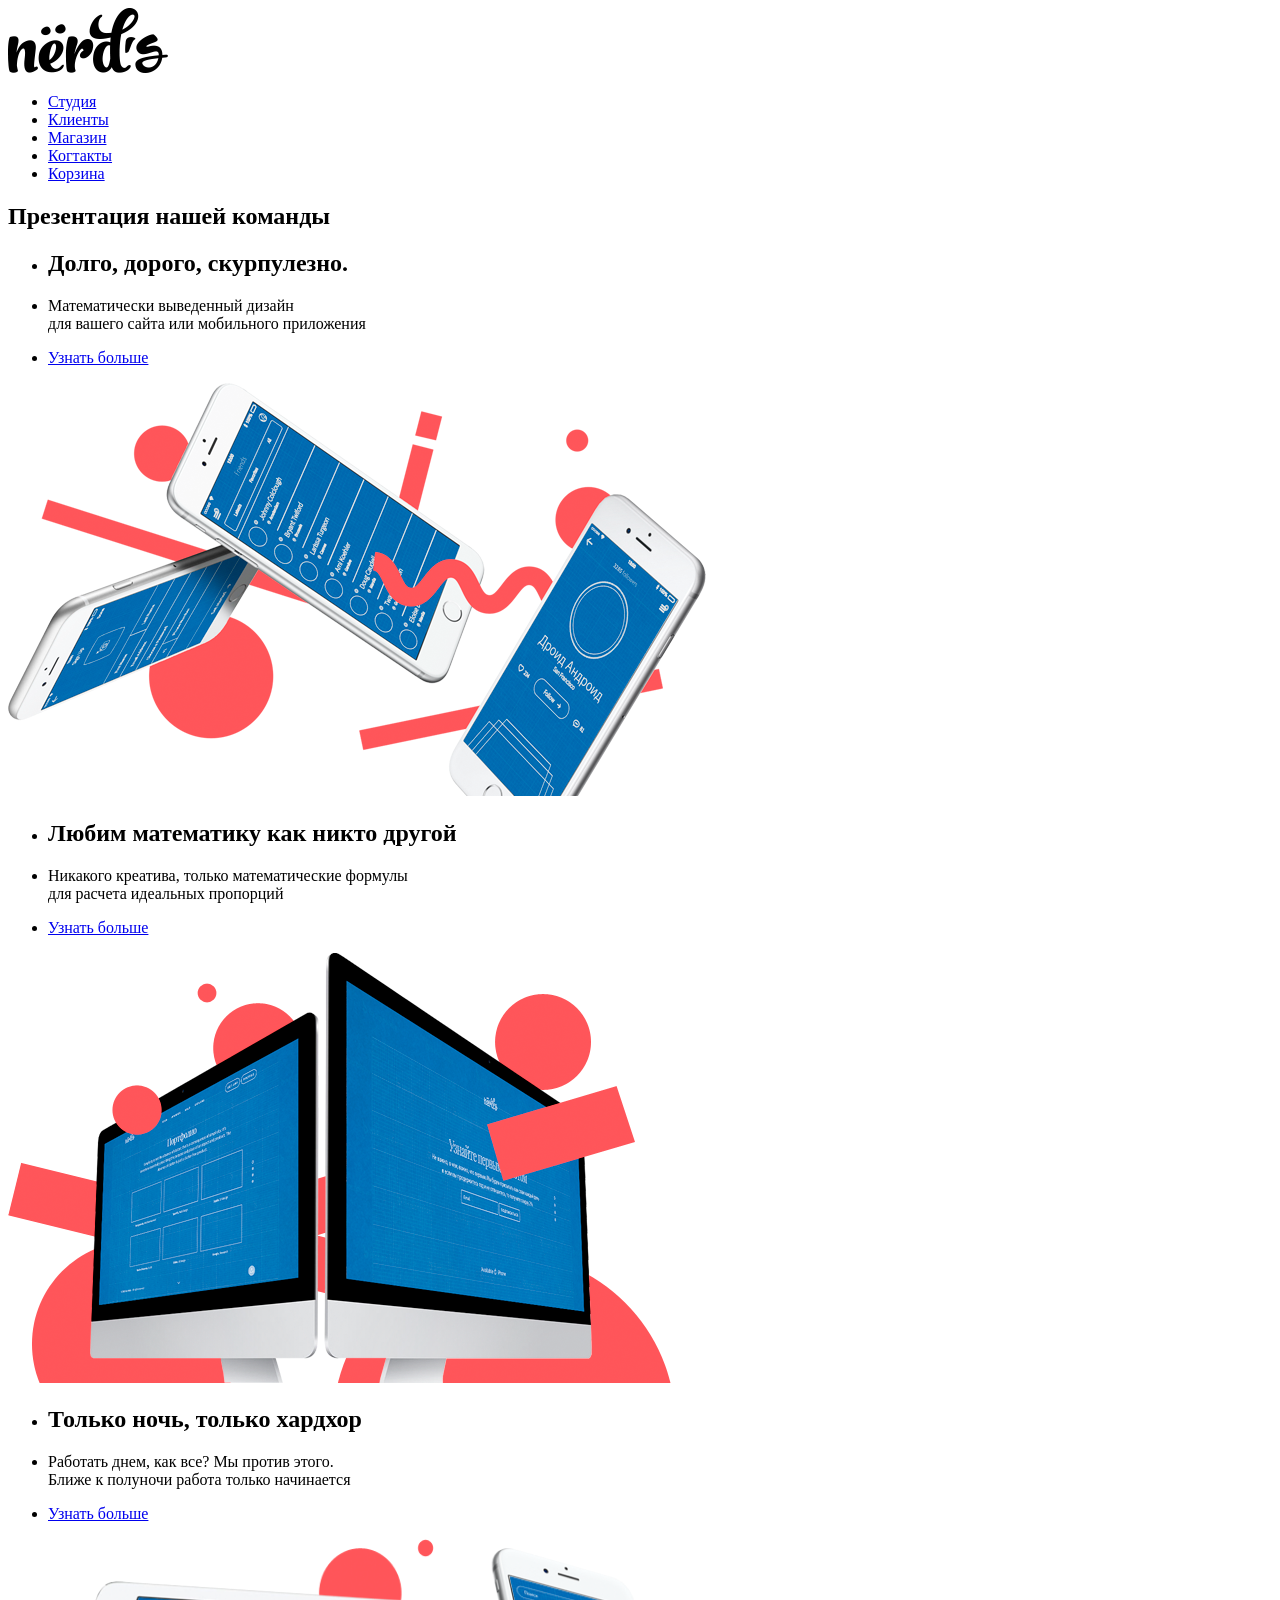
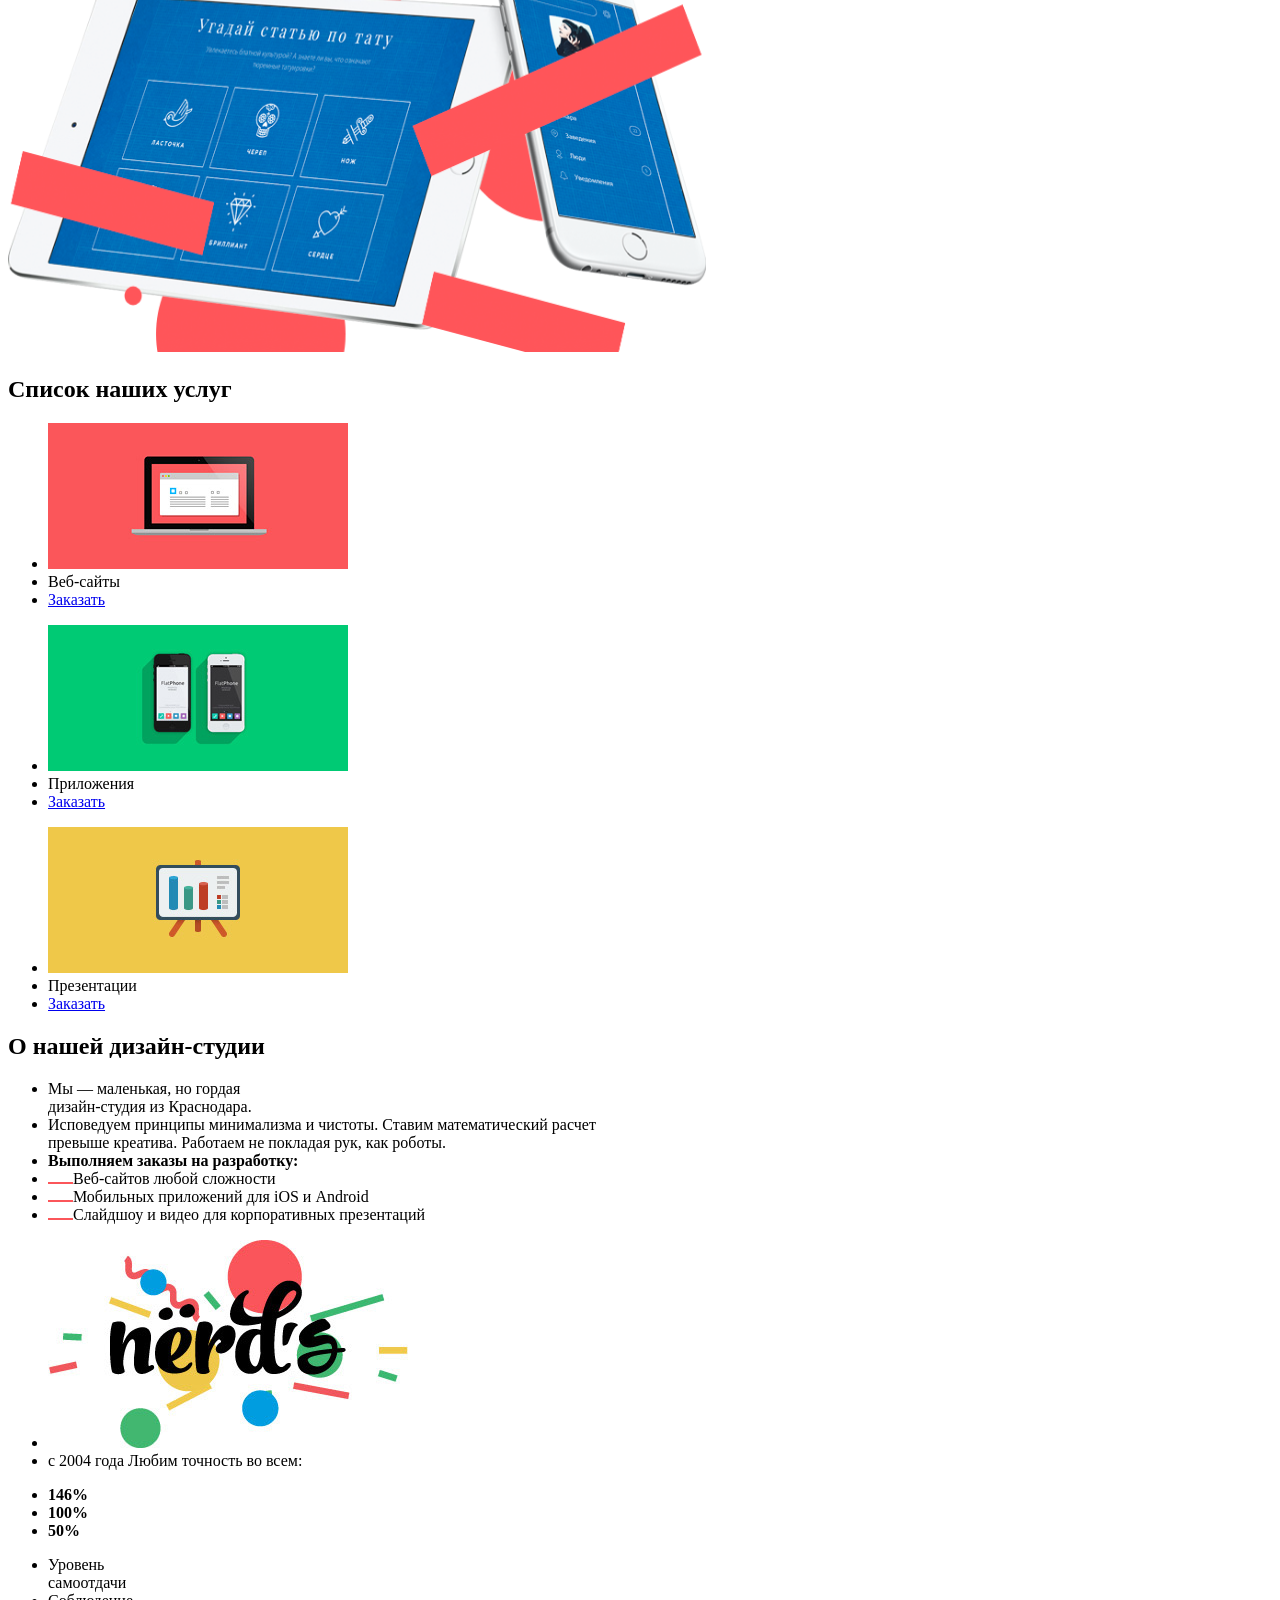
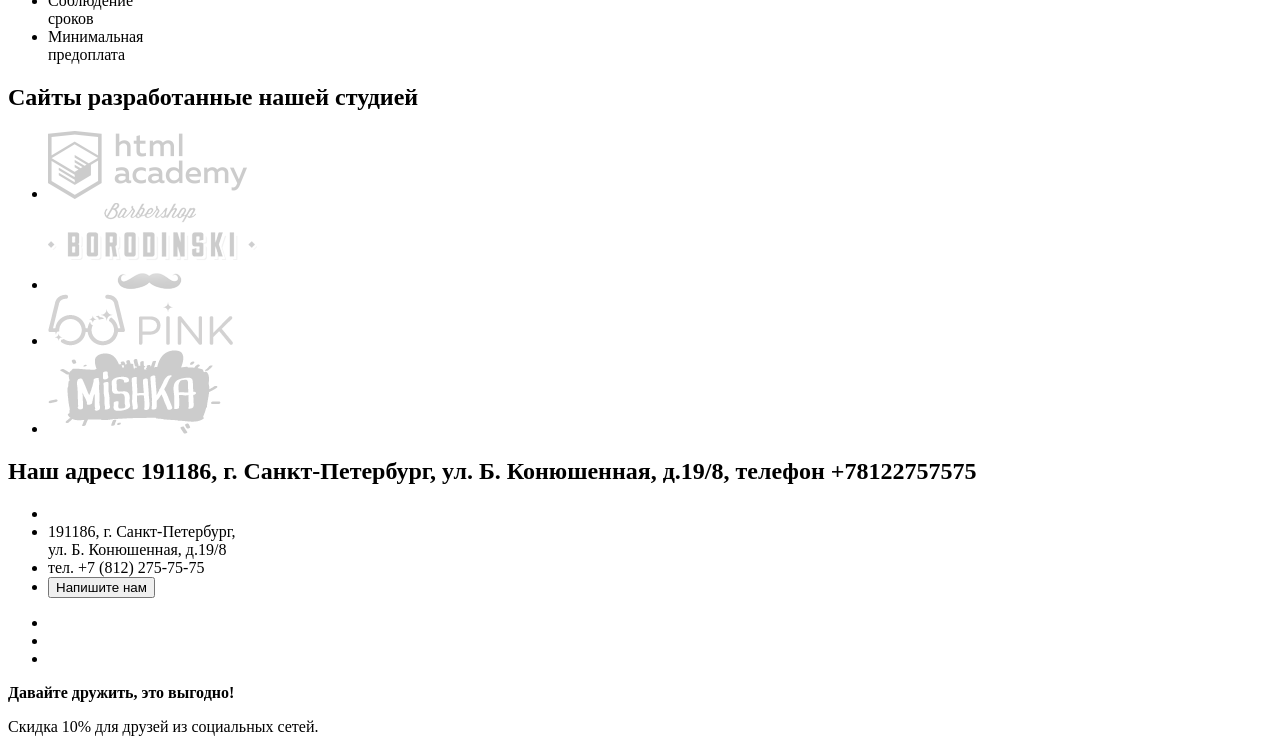
==== index.html @ 869a40df "HTML разметка окончена" ====
<!DOCTYPE html>
<html lang="en">
<head>
	<meta charset="UTF-8">
	<title>Nerds</title>
	<link rel="stylesheet" href="css/style.css">
	<link href="https://fonts.googleapis.com/css?family=Roboto:400,500,700&display=swap" rel="stylesheet">
</head>
<body>
	<heaer class="main-header">
		<nav class="main-navigation">
			<a href="#" class="main-header-logo">
				<img src="img/nerds-logo.png" height="65" width="160" alt="Логотип сайта Нёрдс">
			</a>
			<ul class="site-navigation">
				<li><a href="#">Студия</a></li>
				<li><a href="#">Клиенты</a></li>
				<li><a href="#">Магазин</a></li>
				<li><a href="#">Когтакты</a></li>
				<li><a href="#">Корзина</a></li>
			</ul>
		</nav>
	</heaer>
	<main class="contanier">
		<section class="slider-presentation">
			<h1 class="visually-hidden">Презентация нашей команды</h1>
			<div class="slide1">
				<ul>
					<li><h2>Долго, дорого, скурпулезно.</h2></li>
					<li><p>Математически выведенный дизайн<br>для вашего сайта или мобильного приложения</p></li>
					<li><a href="#">Узнать больше</a></li>
			</ul>
			<img src="img/slide1.png" alt="Красивый телефон с приложеним" width="698" height="413">
			</div>

		<div class="slide2">
			
				<ul>
					<li><h2>Любим математику как никто другой</h2></li>
					<li><p>Никакого креатива, только математические формулы<br>для расчета идеальных пропорций</p></li>
					<li><a href="#">Узнать больше</a></li>
			</ul>
			<img src="img/slide2.png" alt="Красивый планшет с приложеним" width="663" height="430">
		</div>

		<div class="slide3">
			
				<ul>
					<li><h2>Только ночь, только хардхор</h2></li>
					<li><p>Работать днем, как все? Мы против этого.<br>Ближе к полуночи работа только начинается</p></li>
					<li><a href="#">Узнать больше</a></li>
			</ul>
			<img src="img/slide3.png" alt="Красивый планшет и телефон с приложеним" width="698" height="413">
		</div>
		</section>
	</main>
		<section class="price-list">
			<h2 class="visually-hidden">Список наших услуг</h2>
			<ul class="web-site">
				<li><img src="img/web-site.jpg" alt="Разработка сайтов" width="300" height="146"></li>
				<li><span>Веб-сайты</span></li>
				<li><a href="#">Заказать</a></li>
			</ul>
			<ul class="applications">
				<li><img src="img/applications.jpg" alt="Разработка приложений" width="300" height="146"></li>
				<li><span>Приложения</span></li>
				<li><a href="#">Заказать</a></li>
			</ul>
			<ul class="presentations">
				<li><img src="img/presentations.jpg" alt="Разработка презентаций" width="300" height="146"></li>
				<li><span>Презентации</span></li>
				<li><a href="#">Заказать</a></li>
			</ul>
		</section>
		<section class="features">
			<h2 class="visually-hidden">О нашей дизайн-студии</h2>
				<ul class="feature-list">
					<li><span>Мы — маленькая, но гордая<br> дизайн-студия из Краснодара.</span></li>
					<li><span>Исповедуем принципы минимализма и чистоты. Ставим математический расчет<br>
								превыше креатива. Работаем не покладая рук, как роботы.</span></li>
					<li><b>Выполняем заказы на разработку:</b></li>
					<li><img src="img/line.png" alt="Линия"><span>Веб-сайтов любой сложности</span></li>
					<li><img src="img/line.png" alt="Линия"><span></span>Мобильных приложений для iOS и Android</li>
					<li><img src="img/line.png" alt="Линия"><span>Слайдшоу и видео для корпоративных презентаций</span></li>
				</ul>
				<ul class="feature-item">
					<li><img src="img/nerds-logo-2.jpg" alt="Логотип комании Нёрдс"></li>
					<li>с 2004 года Любим точность во всем:</li>
				</ul>
				<ul class="feature-item"> <!-- следует добавить стилевое свойство display со значением inline, оно преобразует блочный элемент в строчны -->
					<li><b>146%</b></li>
					<li><b>100%</b></li>
					<li><b>50%</b></li>
				</ul>
					<ul class="feature-item"> <!-- следует добавить стилевое свойство display со значением inline, оно преобразует блочный элемент в строчны -->
					<li><span>Уровень<br> самоотдачи</span></li>
					<li><span>Соблюдение<br> сроков</span></li>
					<li><span>Минимальная<br> предоплата</span></li>
				</ul>
		</section>
		<sections class="brands"> 
			<h2 class="visually-hidden">Сайты разработанные нашей студией</h2>
			<!-- следует добавить стилевое свойство display со значением inline, оно преобразует блочный элемент в строчны -->
			<ul>
				<li><img src="img/logo-1.png.png" alt="Логотип сайта HTML Academy"></li>
				<li><img src="img/logo-2.png.png" alt="Логотип сайта BarberShop"></li>
				<li><img src="img/logo-3.png.png" alt="Логотип сайта PINK"></li>
				<li><img src="img/logo-4.png.png" alt="Логотип сайта MISHKA"></li>
			</ul>
		</sections>
		<section class="contacts">
			<h2 class="visually-hidden">Наш адресс 191186, г. Санкт-Петербург, ул. Б. Конюшенная, д.19/8, телефон +78122757575</h2>
			<div class="contact-contanier">
				<ul class="adress">
					<li></li>
					<li>191186, г. Санкт-Петербург,<br> ул. Б. Конюшенная, д.19/8</li>
					<li>тел. +7 (812) 275-75-75</li>
					<li><button type="button" class="button">Напишите нам</button></li>
				</ul>
			</div>
		</section>
		<footer class="main-footer">
			<ul class="social"> 
				<li></li>
				<li></li>
				<li></li>
			</ul>
			<b>Давайте дружить, это выгодно!</b>
			<p>Скидка 10% для друзей из социальных сетей.</p>
		</footer>

</body>
</html>
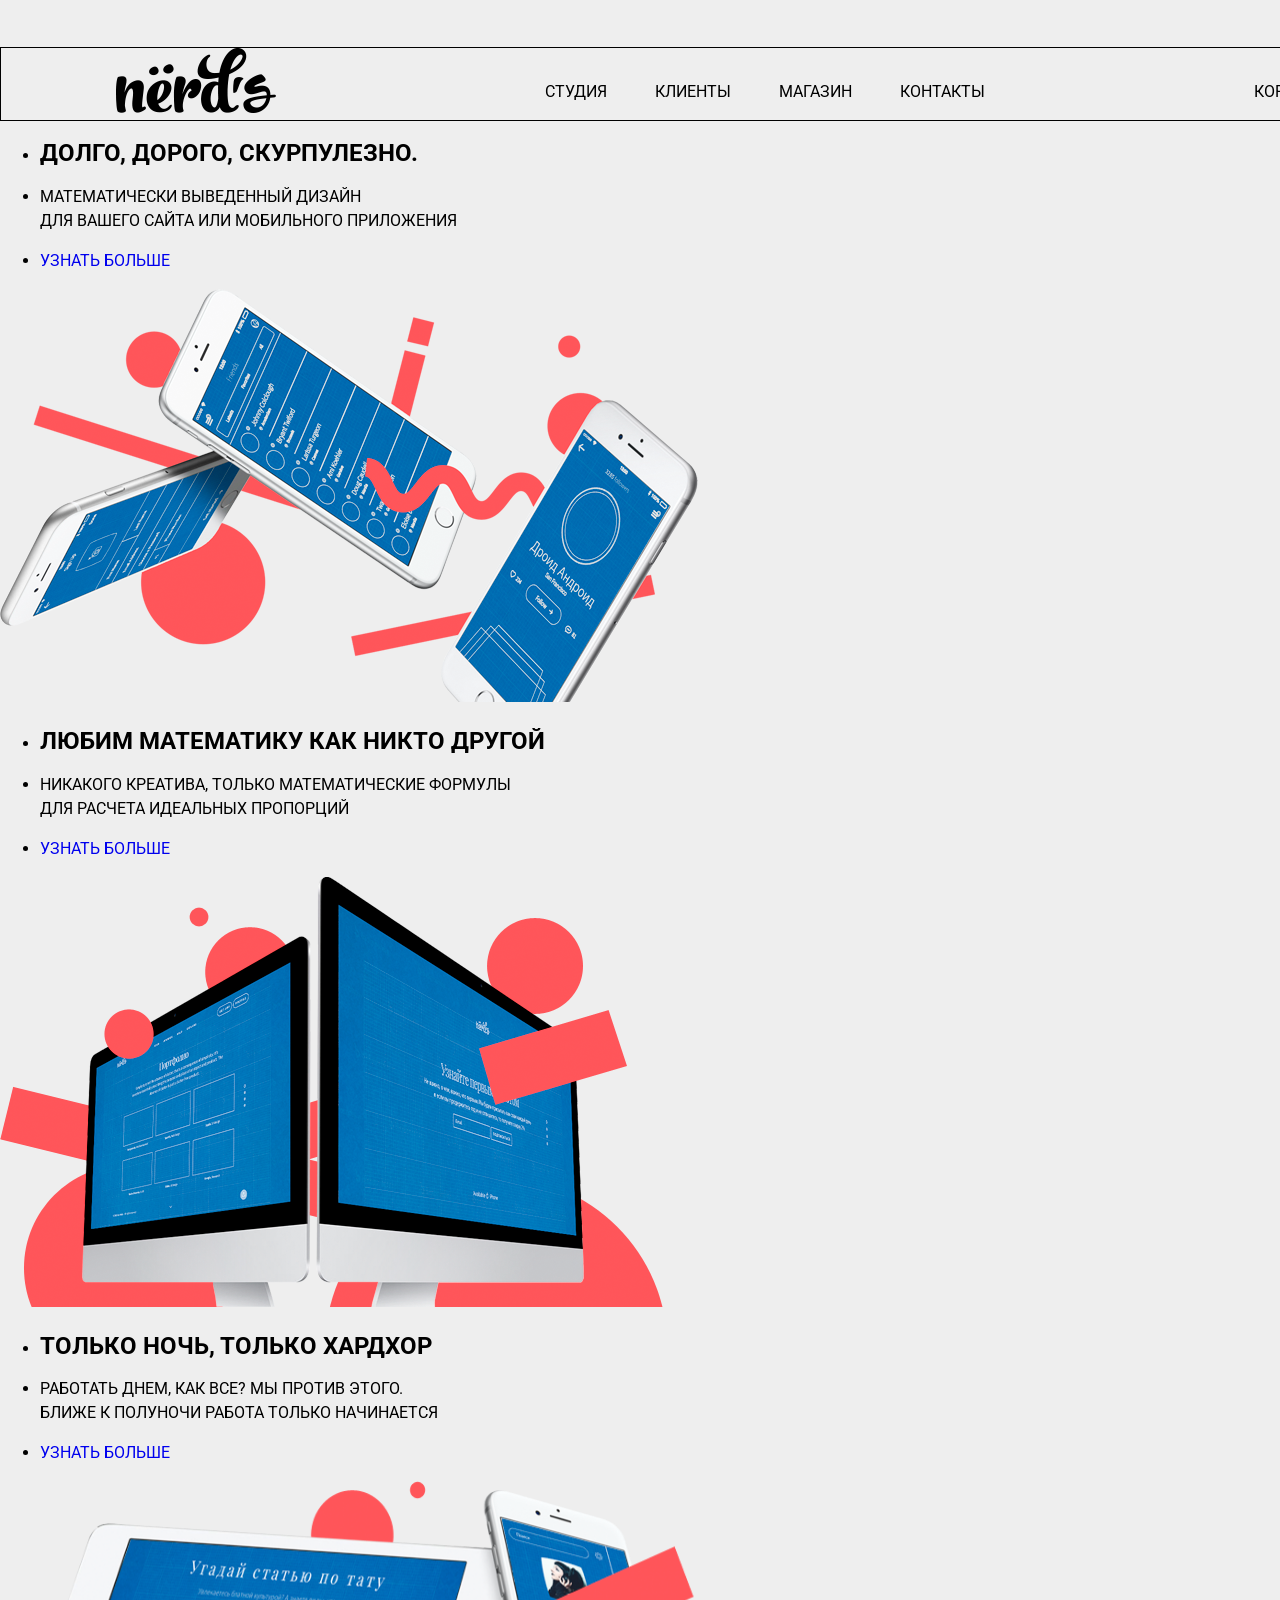
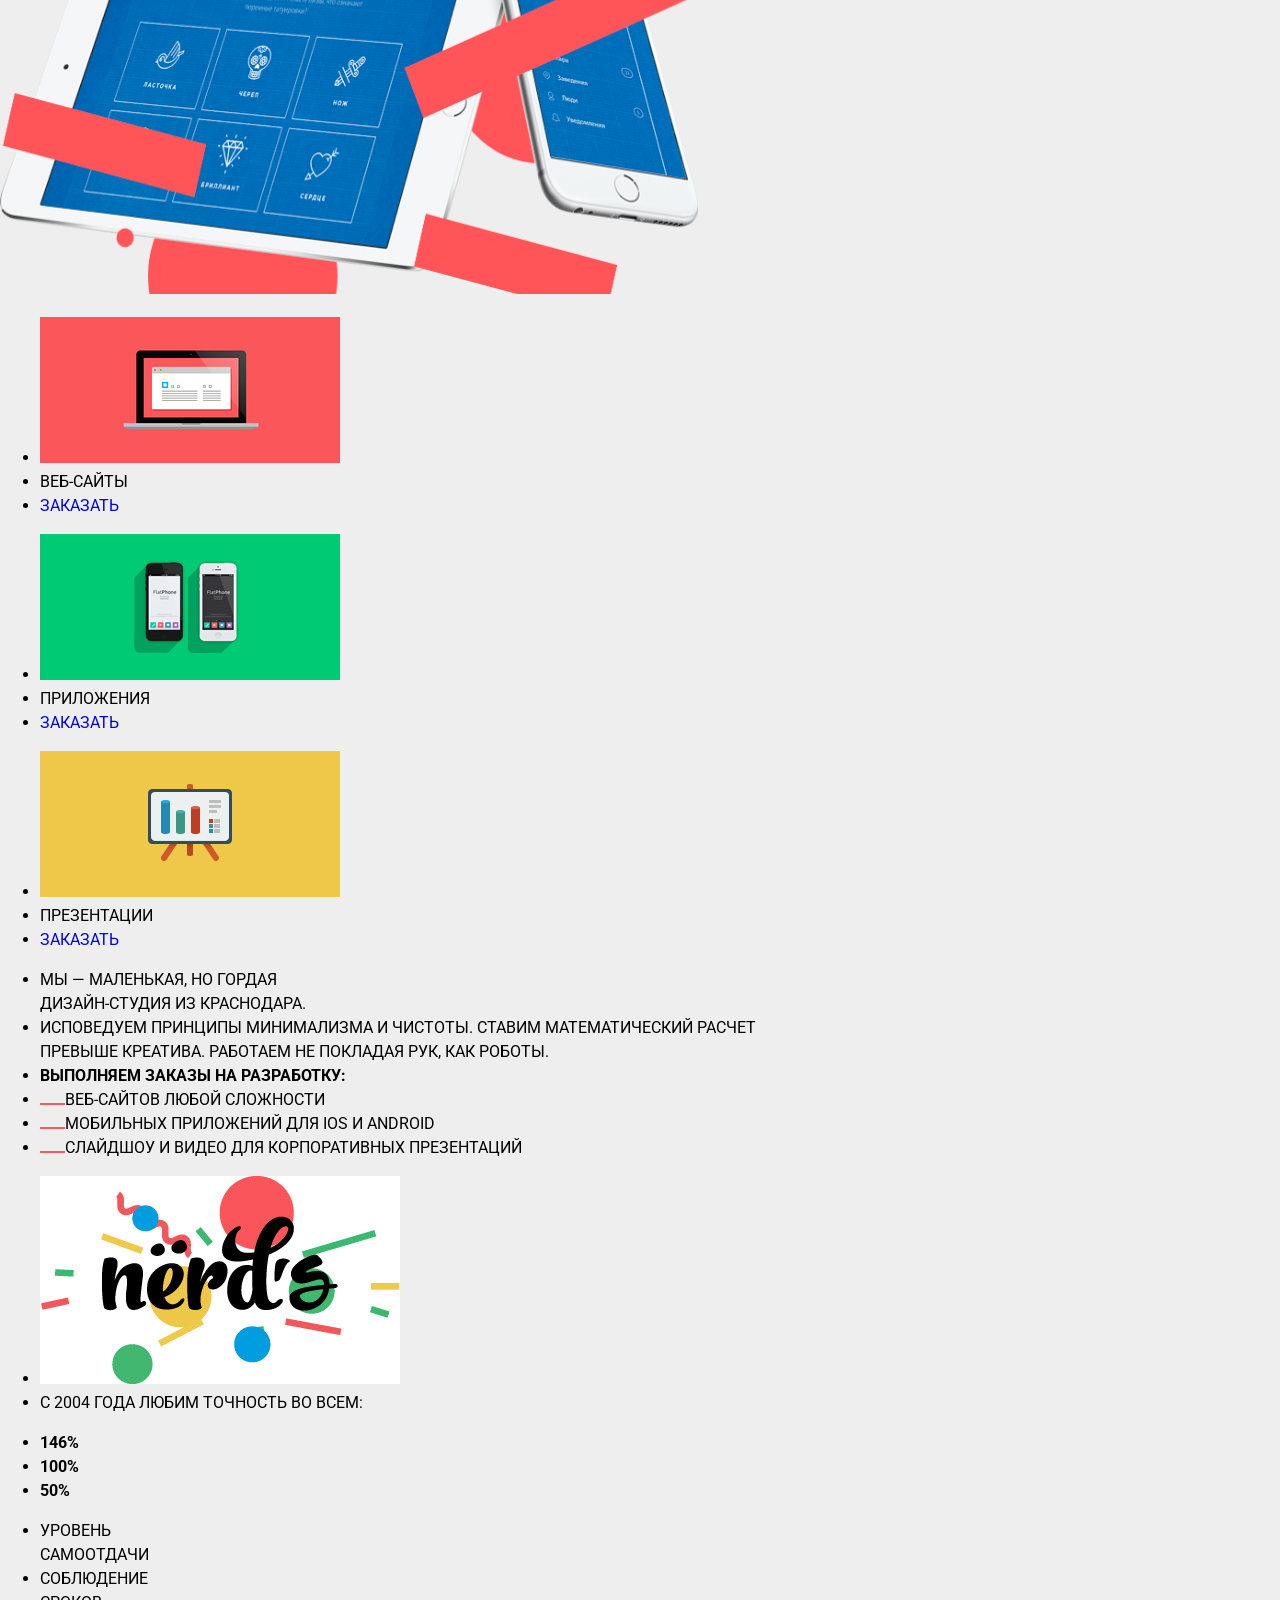
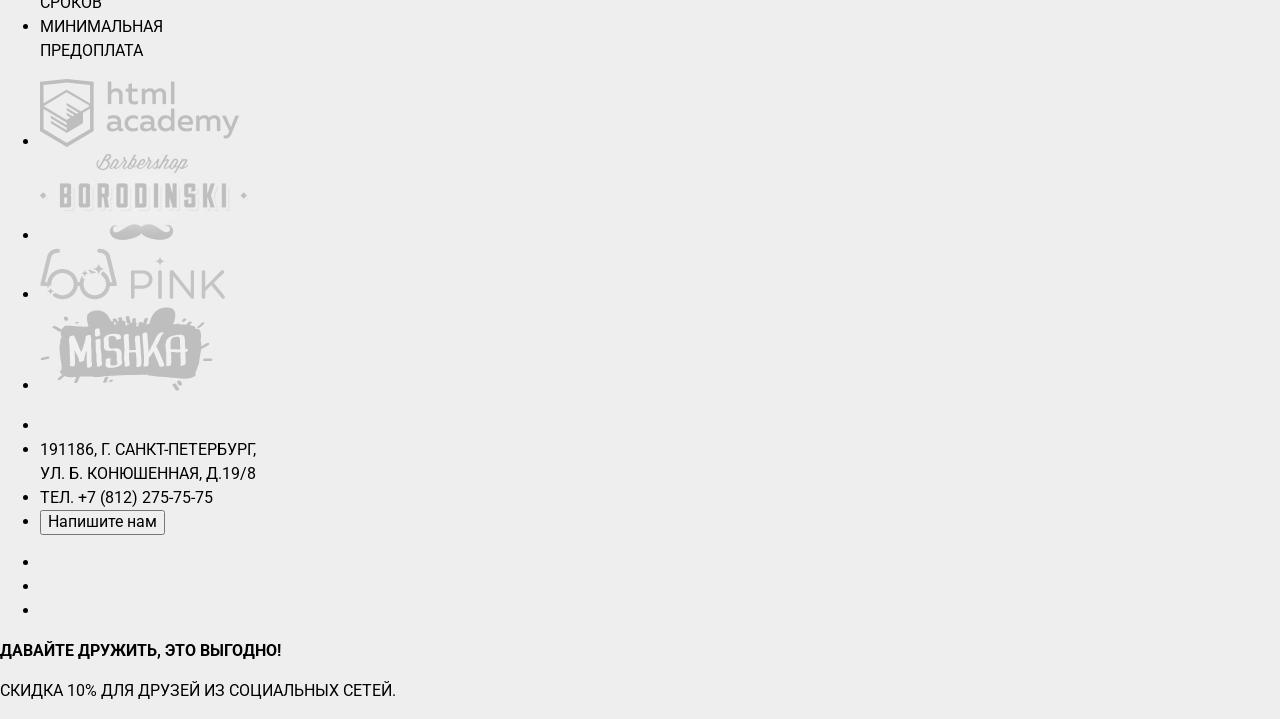
==== commit 838c2762: "промежуочное" ====
--- a/index.html
+++ b/index.html
@@ -4,23 +4,32 @@
 	<meta charset="UTF-8">
 	<title>Nerds</title>
 	<link rel="stylesheet" href="css/style.css">
+	<link rel="stylesheet" href="css/normalize.css">
 	<link href="https://fonts.googleapis.com/css?family=Roboto:400,500,700&display=swap" rel="stylesheet">
 </head>
 <body>
 	<heaer class="main-header">
 		<nav class="main-navigation">
+			<div class="navigation-content">
 			<a href="#" class="main-header-logo">
 				<img src="img/nerds-logo.png" height="65" width="160" alt="Логотип сайта Нёрдс">
 			</a>
+
 			<ul class="site-navigation">
 				<li><a href="#">Студия</a></li>
 				<li><a href="#">Клиенты</a></li>
 				<li><a href="#">Магазин</a></li>
-				<li><a href="#">Когтакты</a></li>
+				<li><a href="#">Контакты</a></li>
+			</ul>
+
+			<ul class="site-basket">
 				<li><a href="#">Корзина</a></li>
 			</ul>
+
+			</div>
 		</nav>
 	</heaer>
+	
 	<main class="contanier">
 		<section class="slider-presentation">
 			<h1 class="visually-hidden">Презентация нашей команды</h1>
--- a/css/style.css
+++ b/css/style.css
@@ -0,0 +1,53 @@
+/* Стандартные общие стили согласно цветовой гамме макета*/
+body {
+	margin: 0 auto;
+	padding: 0;
+	
+	font-family: "Roboto", Arial, sans-serif;
+	font-size: 16px;
+	line-height: 24px;
+	font-weight: 400;
+	color: #000000;
+	background-color: #ffffff;
+	text-transform: uppercase;
+	background-image: url(../img/grey-back.jpg);
+	background-repeat: repeat;
+	background-position: top center;
+}
+a {
+	text-decoration: none;
+}
+ /*Стилизация шапки сайта */
+
+ .main-navigation {
+ 	border: 1px solid black;
+ 	width: 1440px;
+ 	margin: 47px auto 0 auto;
+
+ }
+ .navigation-content {
+	display: flex;
+ 	justify-content: space-around;
+	
+ }
+
+ .main-navigation a {
+	color: #000000;
+	
+
+ }
+ .site-navigation {
+ 	display: flex;
+ 	justify-content: space-between;
+ 	align-items: flex-end;
+ 	width: 440px;
+ 	list-style: none;
+  }
+
+ .site-basket {
+ 	display: flex;
+ 	justify-content: center;
+ 	align-items: flex-end;
+ 
+ 	list-style: none;
+ }
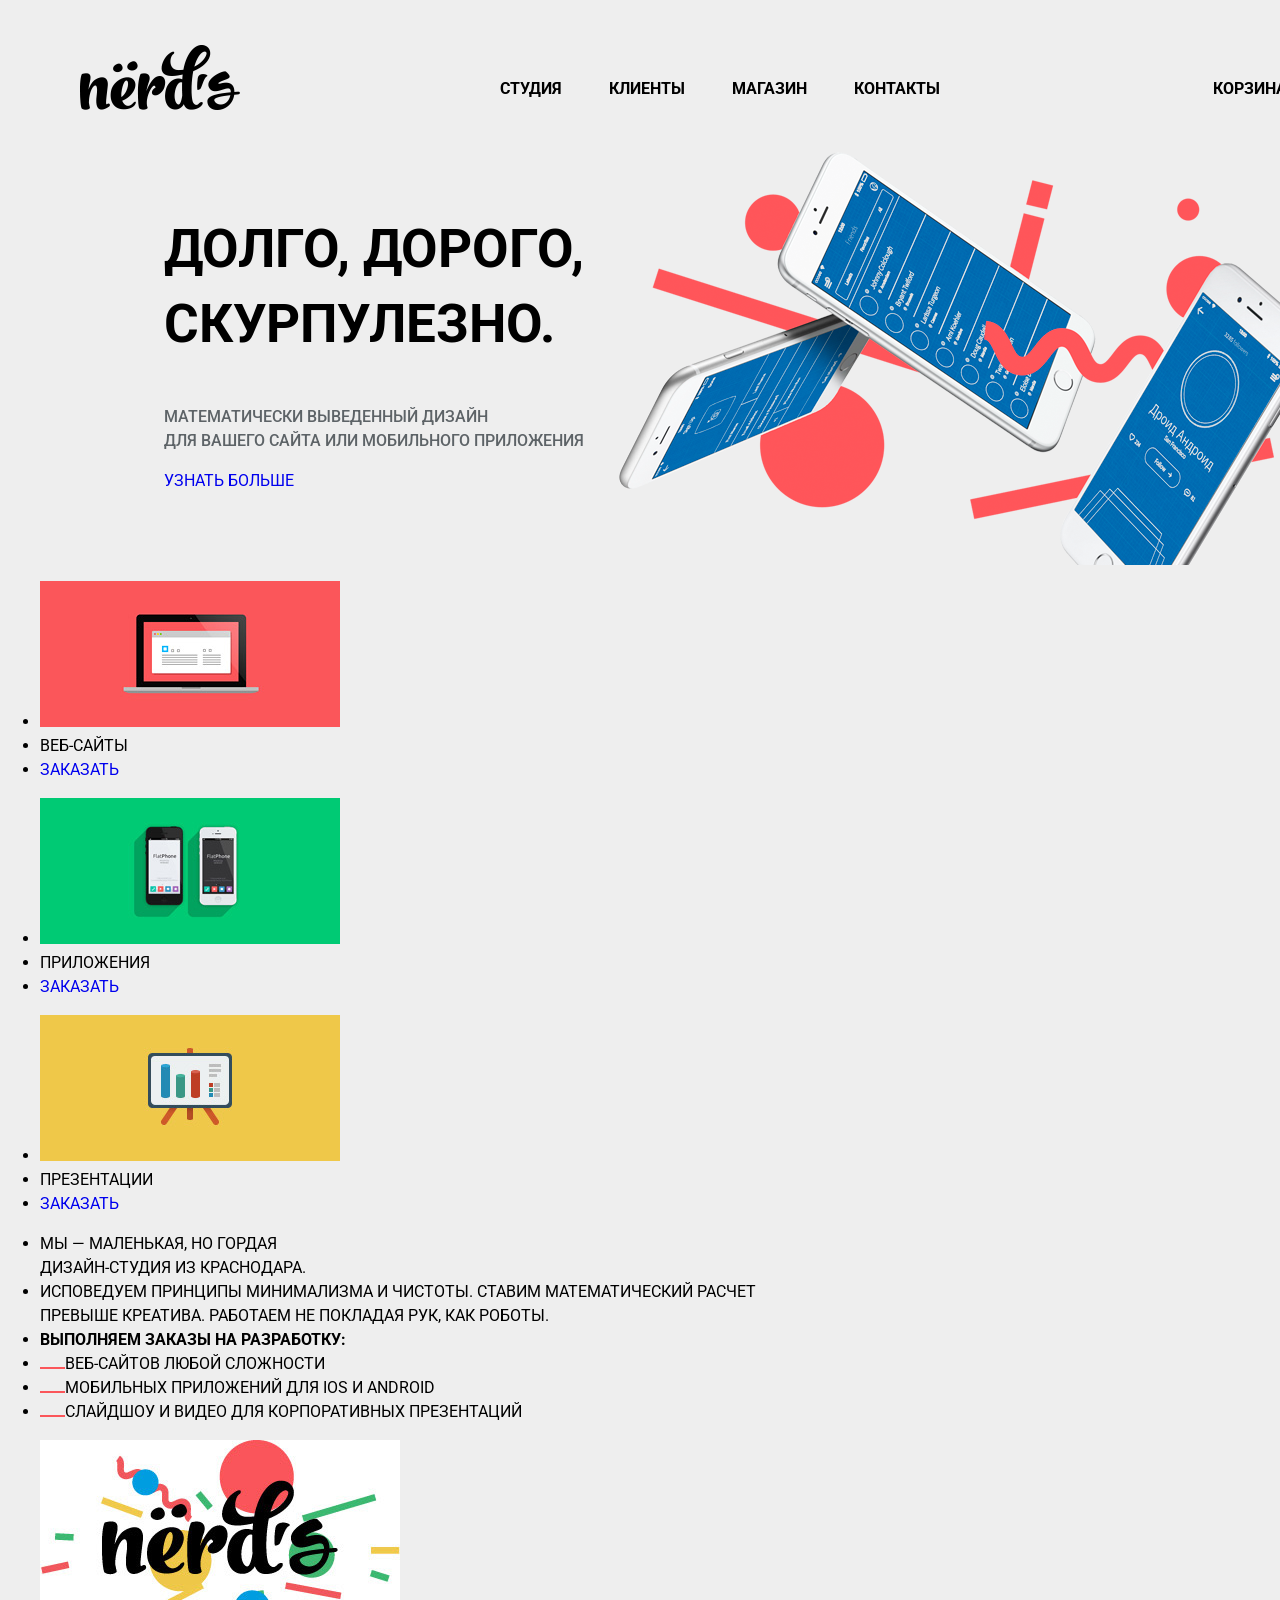
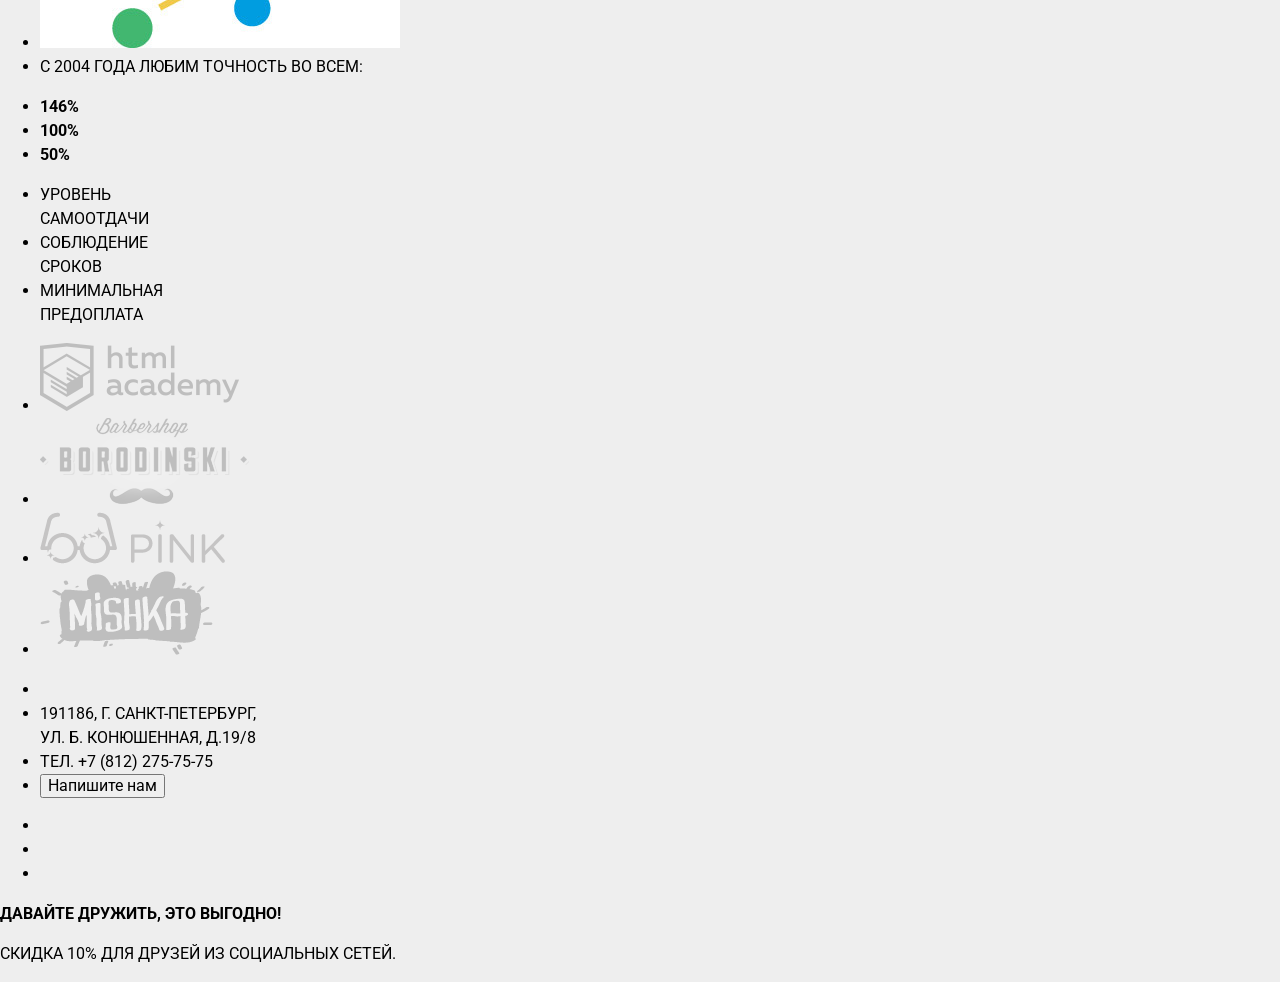
==== commit 4aa9ad1d: "промежуточное" ====
--- a/index.html
+++ b/index.html
@@ -29,20 +29,21 @@
 			</div>
 		</nav>
 	</heaer>
-	
+
 	<main class="contanier">
 		<section class="slider-presentation">
 			<h1 class="visually-hidden">Презентация нашей команды</h1>
-			<div class="slide1">
+			<div class="slider">
+			<div class="slide">
 				<ul>
-					<li><h2>Долго, дорого, скурпулезно.</h2></li>
+					<li><h2>Долго, дорого,<br> скурпулезно.</h2></li>
 					<li><p>Математически выведенный дизайн<br>для вашего сайта или мобильного приложения</p></li>
 					<li><a href="#">Узнать больше</a></li>
 			</ul>
 			<img src="img/slide1.png" alt="Красивый телефон с приложеним" width="698" height="413">
 			</div>
-
-		<div class="slide2">
+<!--
+		<div class="slide1">
 			
 				<ul>
 					<li><h2>Любим математику как никто другой</h2></li>
@@ -52,7 +53,7 @@
 			<img src="img/slide2.png" alt="Красивый планшет с приложеним" width="663" height="430">
 		</div>
 
-		<div class="slide3">
+		<div class="slide1">
 			
 				<ul>
 					<li><h2>Только ночь, только хардхор</h2></li>
@@ -60,6 +61,7 @@
 					<li><a href="#">Узнать больше</a></li>
 			</ul>
 			<img src="img/slide3.png" alt="Красивый планшет и телефон с приложеним" width="698" height="413">
+		</div> !-->
 		</div>
 		</section>
 	</main>
--- a/css/style.css
+++ b/css/style.css
@@ -20,34 +20,73 @@
  /*Стилизация шапки сайта */
 
  .main-navigation {
- 	border: 1px solid black;
+ 	
  	width: 1440px;
- 	margin: 47px auto 0 auto;
+ 	margin: 45px auto 35px auto;
 
  }
  .navigation-content {
 	display: flex;
  	justify-content: space-around;
+ 	align-items: flex-end;
+
 	
  }
 
- .main-navigation a {
+ .navigation-content a {
 	color: #000000;
-	
 
- }
+ 	width: 220px;
+
+	 }
  .site-navigation {
  	display: flex;
  	justify-content: space-between;
- 	align-items: flex-end;
  	width: 440px;
  	list-style: none;
+ 	font-size: 16px;
+	line-height: 24px;
+	font-weight: 700;
   }
 
  .site-basket {
  	display: flex;
+ 	list-style: none;
+ 	font-size: 16px;
+	line-height: 24px;
+	font-weight: 700;
  	justify-content: center;
- 	align-items: flex-end;
- 
+ 	width: 220px;
+ }
+ .contanier {
+ 	width: 1440px;
+ 	margin: 0 auto 0 auto;
+ }
+ .slider-presentation {
+ 	min-height: 413px;
+ 	width: 1440px;
+ }
+ .slider{
+ 	display: flex;
+	justify-content: center;
+ }
+ .slide {
+ 	display: flex;
+ }
+
+ .slide li {
  	list-style: none;
- }+ }
+ .slide li:first-child{
+ 	font-size: 35px;
+	line-height: 75px;
+ }
+  .slide li:nth-child(2){
+ 	font-size: 16px;
+	line-height: 24px;
+	font-weight: 500;
+	color: #5d6367;
+ }
+  .slide img{
+	margin-left: 35px;
+  }
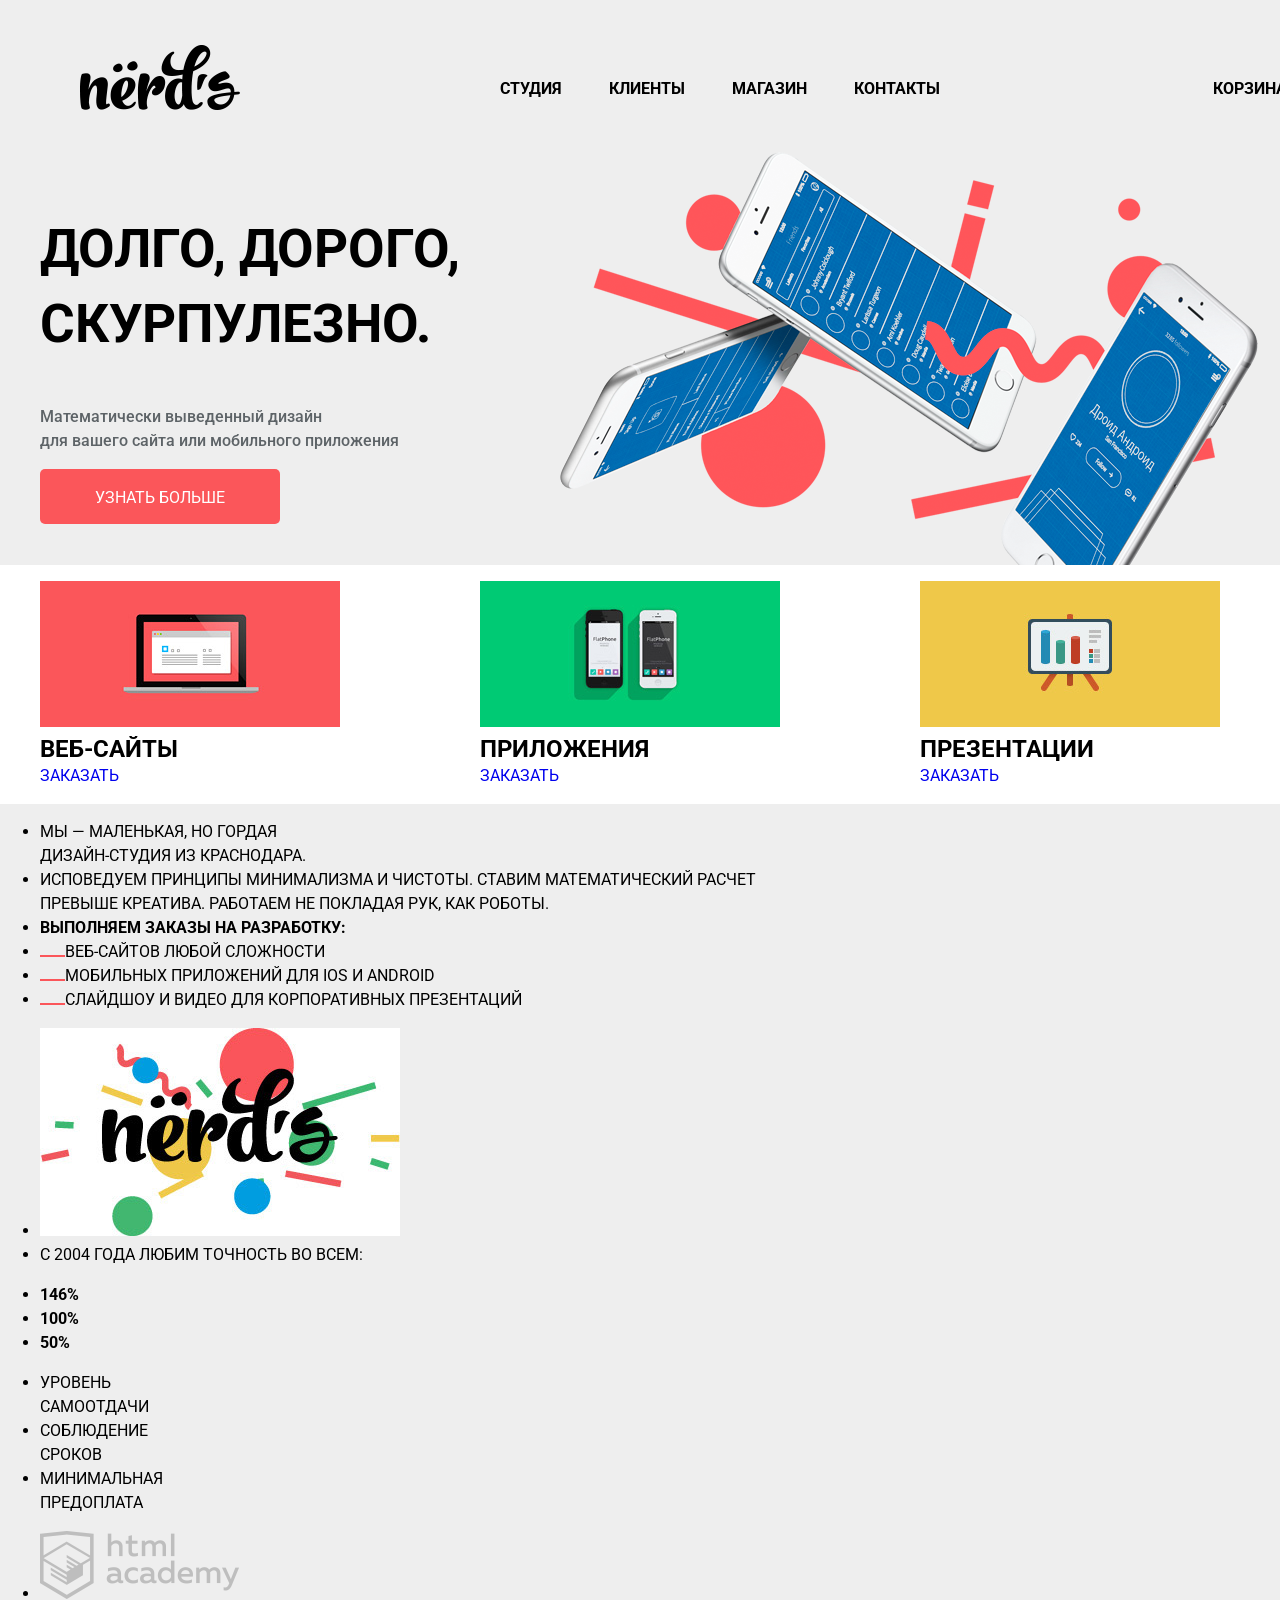
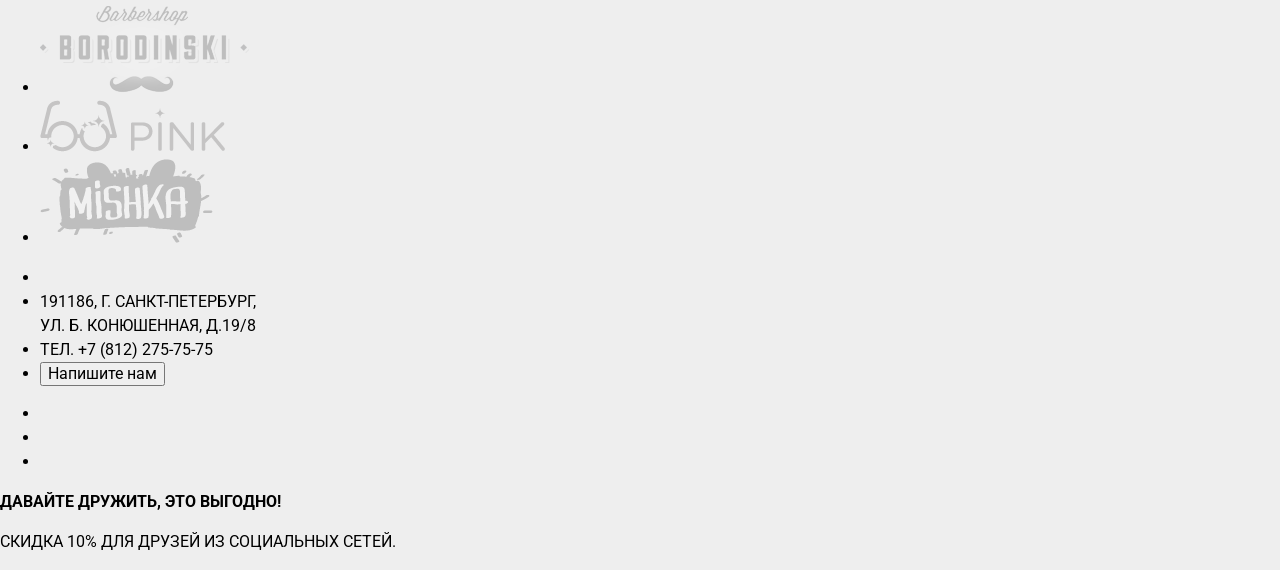
==== commit b1b7fd27: "Конец дня" ====
--- a/index.html
+++ b/index.html
@@ -30,7 +30,8 @@
 		</nav>
 	</heaer>
 
-	<main class="contanier">
+	<main>
+		<div class="contanier">
 		<section class="slider-presentation">
 			<h1 class="visually-hidden">Презентация нашей команды</h1>
 			<div class="slider">
@@ -67,6 +68,7 @@
 	</main>
 		<section class="price-list">
 			<h2 class="visually-hidden">Список наших услуг</h2>
+			<div class="price-item">
 			<ul class="web-site">
 				<li><img src="img/web-site.jpg" alt="Разработка сайтов" width="300" height="146"></li>
 				<li><span>Веб-сайты</span></li>
@@ -82,6 +84,7 @@
 				<li><span>Презентации</span></li>
 				<li><a href="#">Заказать</a></li>
 			</ul>
+			</div>
 		</section>
 		<section class="features">
 			<h2 class="visually-hidden">О нашей дизайн-студии</h2>
@@ -130,6 +133,7 @@
 				</ul>
 			</div>
 		</section>
+		</div>
 		<footer class="main-footer">
 			<ul class="social"> 
 				<li></li>
--- a/css/style.css
+++ b/css/style.css
@@ -68,7 +68,7 @@
  }
  .slider{
  	display: flex;
-	justify-content: center;
+	justify-content: space-between;
  }
  .slide {
  	display: flex;
@@ -86,7 +86,49 @@
 	line-height: 24px;
 	font-weight: 500;
 	color: #5d6367;
+	text-transform: none;
+ }
+ .slide li:last-child{
+ 	font-size: 16px;
+	line-height: 18px;
+	height: 35px;
+	width: 240px;
+	background-color: #fb565a;
+	border-radius: 5px;
+	text-align: center;
+	padding-top: 20px;
+	color: #ffffff;
+
+ }
+  .slide a{
+ color: #ffffff;
  }
   .slide img{
-	margin-left: 35px;
-  }+	margin-left: 100px;
+  }
+  .price-list {
+  	
+  
+  	background-color: #ffffff;
+ }
+ .price-item {
+ 	margin: 0 auto 0 auto;
+ 	width: 1440px;
+ 	display: flex;
+  	justify-content: flex-start;
+
+ }
+ .web-site, .applications, .presentations {
+ 	list-style: none;
+ 	
+ }
+.applications, .presentations{
+	margin-left: 100px;
+}
+  .web-site li:nth-child(2),
+   .applications li:nth-child(2),
+    .presentations li:nth-child(2) {
+ 	font-size: 24px;
+	line-height: 30px;
+	font-weight: 700;
+ }
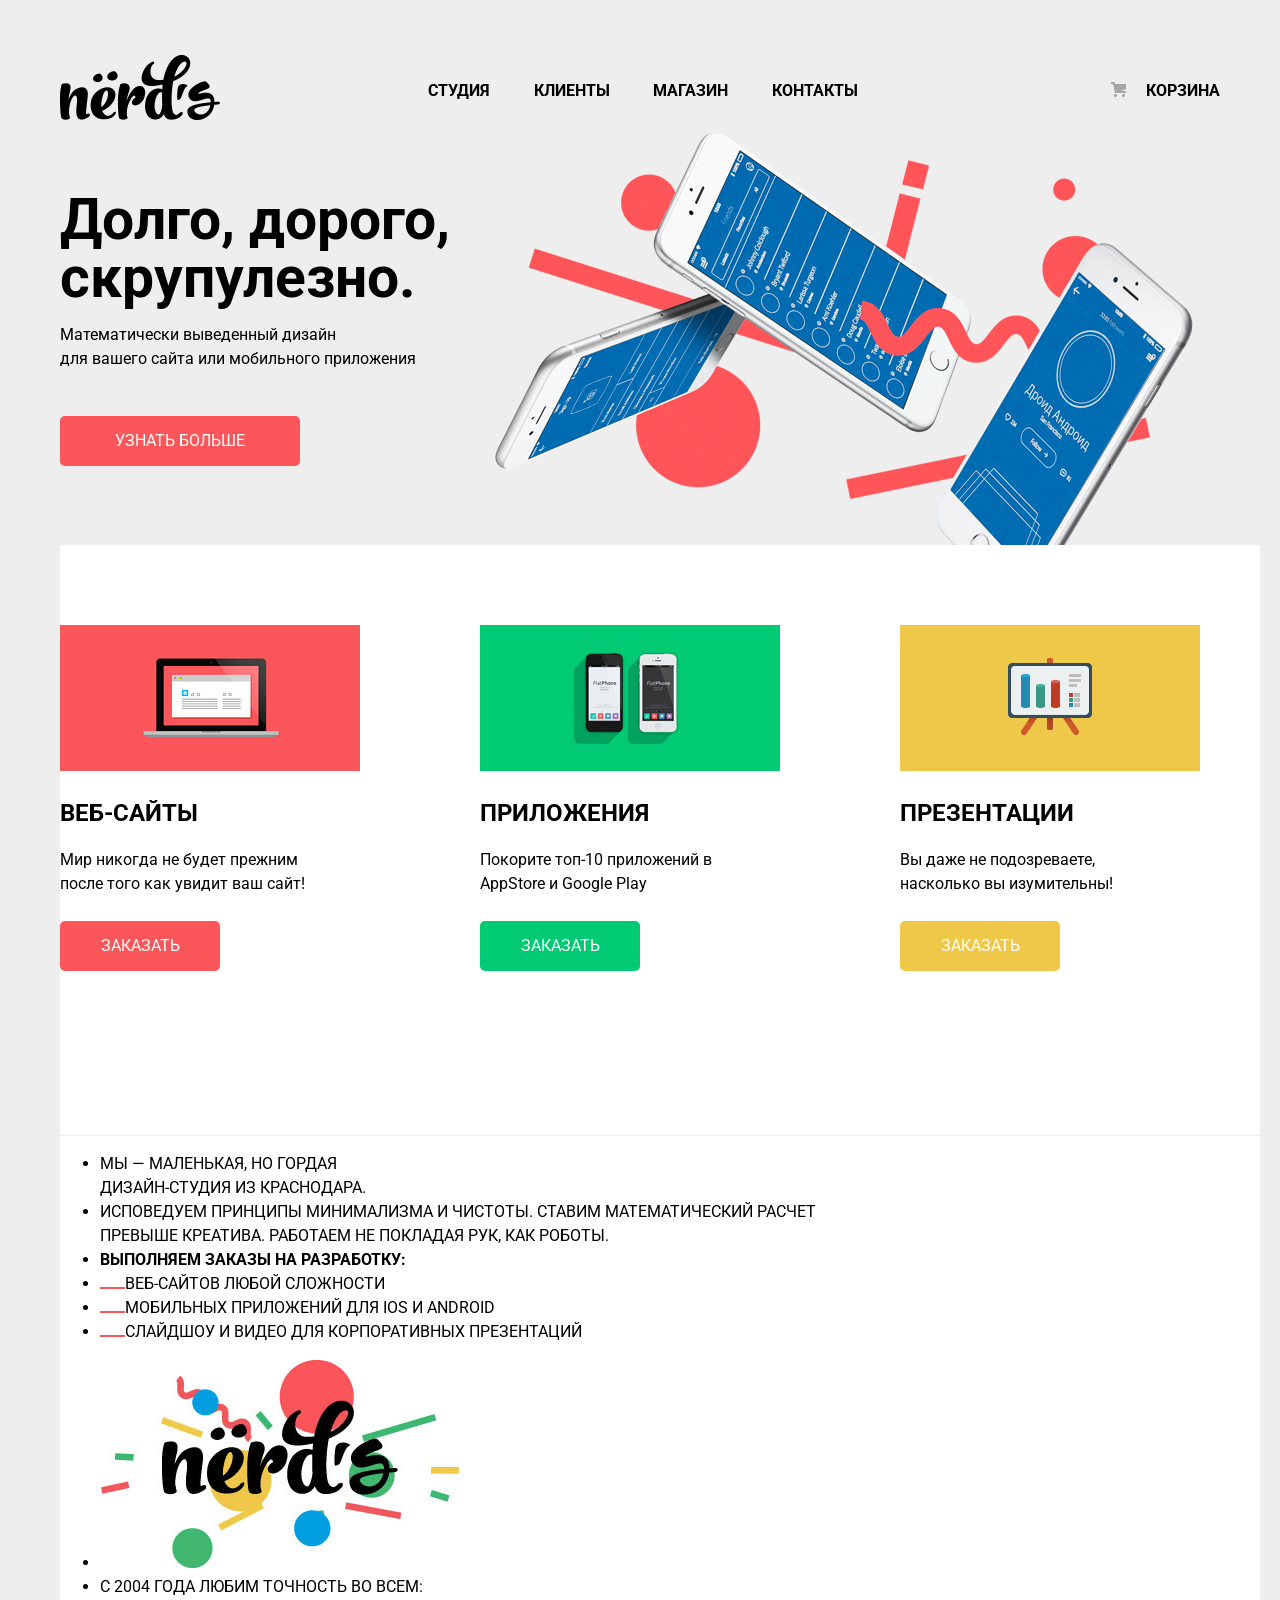
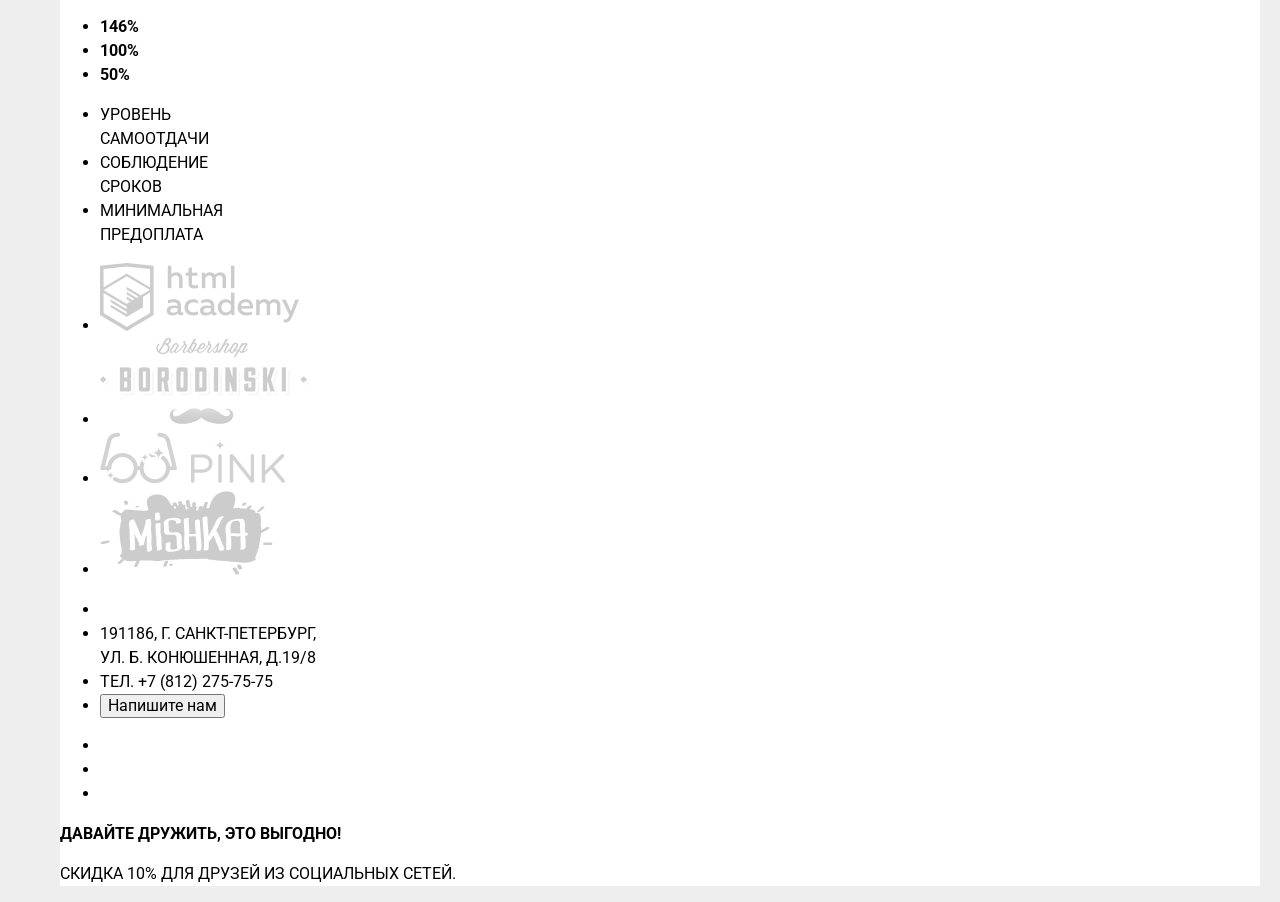
==== commit 563561ac: "1" ====
--- a/index.html
+++ b/index.html
@@ -10,11 +10,12 @@
 <body>
 	<heaer class="main-header">
 		<nav class="main-navigation">
-			<div class="navigation-content">
+			 <div class="main-navigation-wrapper">
 			<a href="#" class="main-header-logo">
 				<img src="img/nerds-logo.png" height="65" width="160" alt="Логотип сайта Нёрдс">
 			</a>
-
+			
+		
 			<ul class="site-navigation">
 				<li><a href="#">Студия</a></li>
 				<li><a href="#">Клиенты</a></li>
@@ -28,63 +29,64 @@
 
 			</div>
 		</nav>
-	</heaer>
+	</heaer> 
 
-	<main>
-		<div class="contanier">
+	<main class="contanier">
 		<section class="slider-presentation">
 			<h1 class="visually-hidden">Презентация нашей команды</h1>
-			<div class="slider">
-			<div class="slide">
+			<div class="slide slide-1">
 				<ul>
-					<li><h2>Долго, дорого,<br> скурпулезно.</h2></li>
+					<li><h2>Долго, дорого, скрупулезно.</h2></li>
 					<li><p>Математически выведенный дизайн<br>для вашего сайта или мобильного приложения</p></li>
 					<li><a href="#">Узнать больше</a></li>
 			</ul>
 			<img src="img/slide1.png" alt="Красивый телефон с приложеним" width="698" height="413">
 			</div>
 <!--
-		<div class="slide1">
+		<div class="slide slide-2">
 			
 				<ul>
 					<li><h2>Любим математику как никто другой</h2></li>
 					<li><p>Никакого креатива, только математические формулы<br>для расчета идеальных пропорций</p></li>
 					<li><a href="#">Узнать больше</a></li>
 			</ul>
-			<img src="img/slide2.png" alt="Красивый планшет с приложеним" width="663" height="430">
+			<img src="img/slide2.png" alt="Красивый планшет с приложеним" width="620" height="430">
 		</div>
 
-		<div class="slide1">
+		<div class="slide slide-3">
 			
 				<ul>
-					<li><h2>Только ночь, только хардхор</h2></li>
+					<li><h2>Только ночь,<br> только хардхор</h2></li>
 					<li><p>Работать днем, как все? Мы против этого.<br>Ближе к полуночи работа только начинается</p></li>
 					<li><a href="#">Узнать больше</a></li>
 			</ul>
-			<img src="img/slide3.png" alt="Красивый планшет и телефон с приложеним" width="698" height="413">
-		</div> !-->
+			<img src="img/slide3.png" alt="Красивый планшет и телефон с приложеним" width="729" height="411">  !-->
 		</div>
 		</section>
-	</main>
+	
+<div class="background-contanier">
 		<section class="price-list">
+			
 			<h2 class="visually-hidden">Список наших услуг</h2>
-			<div class="price-item">
-			<ul class="web-site">
+			<ul class="item web-site">
 				<li><img src="img/web-site.jpg" alt="Разработка сайтов" width="300" height="146"></li>
 				<li><span>Веб-сайты</span></li>
+				<li><span>Мир никогда не будет прежним<br> после того как увидит ваш сайт!</span></li>
 				<li><a href="#">Заказать</a></li>
 			</ul>
-			<ul class="applications">
+			<ul class="item applications">
 				<li><img src="img/applications.jpg" alt="Разработка приложений" width="300" height="146"></li>
 				<li><span>Приложения</span></li>
+				<li><span>Покорите топ-10 приложений в<br>  AppStore и Google Play</span></li>
 				<li><a href="#">Заказать</a></li>
 			</ul>
-			<ul class="presentations">
+			<ul class="item presentations">
 				<li><img src="img/presentations.jpg" alt="Разработка презентаций" width="300" height="146"></li>
 				<li><span>Презентации</span></li>
+				<li><span>Вы даже не подозреваете, <br> 
+					насколько вы изумительны!</span></li>
 				<li><a href="#">Заказать</a></li>
 			</ul>
-			</div>
 		</section>
 		<section class="features">
 			<h2 class="visually-hidden">О нашей дизайн-студии</h2>
@@ -133,7 +135,6 @@
 				</ul>
 			</div>
 		</section>
-		</div>
 		<footer class="main-footer">
 			<ul class="social"> 
 				<li></li>
@@ -143,6 +144,6 @@
 			<b>Давайте дружить, это выгодно!</b>
 			<p>Скидка 10% для друзей из социальных сетей.</p>
 		</footer>
-
+</div>
 </body>
 </html>
--- a/css/style.css
+++ b/css/style.css
@@ -1,6 +1,7 @@
 /* Стандартные общие стили согласно цветовой гамме макета*/
 body {
-	margin: 0 auto;
+	min-width: 1200px;
+	margin: 0;
 	padding: 0;
 	
 	font-family: "Roboto", Arial, sans-serif;
@@ -10,125 +11,291 @@
 	color: #000000;
 	background-color: #ffffff;
 	text-transform: uppercase;
-	background-image: url(../img/grey-back.jpg);
-	background-repeat: repeat;
-	background-position: top center;
+	background-color: #eeeeee;
 }
 a {
 	text-decoration: none;
 }
+
+
  /*Стилизация шапки сайта */
 
- .main-navigation {
- 	
- 	width: 1440px;
- 	margin: 45px auto 35px auto;
-
- }
- .navigation-content {
-	display: flex;
- 	justify-content: space-around;
- 	align-items: flex-end;
-
-	
- }
-
- .navigation-content a {
+
+.main-navigation {
+	width: 1160px;
+	margin: 0 auto;
+	margin-top: 55px;
+}
+
+.main-navigation-wrapper {
+
+	width: 100%;
+	display: flex;
+	justify-content: space-between;
+}
+.main-navigation-wrapper a:hover{
+	opacity: 0.8;
+}
+.main-navigation-wrapper a:active{
+	opacity: 0.3;
+}
+.site-navigation {
+	margin: 0;
+	padding: 0;
+	
+	display: flex;
+	flex-wrap: wrap;
+	justify-content: space-between;
+	align-items: center;
+	width: 430px;
 	color: #000000;
-
- 	width: 220px;
-
-	 }
- .site-navigation {
- 	display: flex;
- 	justify-content: space-between;
- 	width: 440px;
- 	list-style: none;
- 	font-size: 16px;
-	line-height: 24px;
-	font-weight: 700;
-  }
-
- .site-basket {
- 	display: flex;
- 	list-style: none;
- 	font-size: 16px;
-	line-height: 24px;
-	font-weight: 700;
- 	justify-content: center;
- 	width: 220px;
- }
- .contanier {
- 	width: 1440px;
- 	margin: 0 auto 0 auto;
- }
- .slider-presentation {
- 	min-height: 413px;
- 	width: 1440px;
- }
- .slider{
- 	display: flex;
-	justify-content: space-between;
- }
- .slide {
- 	display: flex;
- }
-
- .slide li {
- 	list-style: none;
- }
- .slide li:first-child{
- 	font-size: 35px;
-	line-height: 75px;
- }
-  .slide li:nth-child(2){
- 	font-size: 16px;
-	line-height: 24px;
-	font-weight: 500;
-	color: #5d6367;
-	text-transform: none;
- }
- .slide li:last-child{
- 	font-size: 16px;
-	line-height: 18px;
-	height: 35px;
-	width: 240px;
-	background-color: #fb565a;
-	border-radius: 5px;
-	text-align: center;
-	padding-top: 20px;
-	color: #ffffff;
-
- }
-  .slide a{
- color: #ffffff;
- }
-  .slide img{
-	margin-left: 100px;
-  }
-  .price-list {
-  	
-  
-  	background-color: #ffffff;
- }
- .price-item {
- 	margin: 0 auto 0 auto;
- 	width: 1440px;
- 	display: flex;
-  	justify-content: flex-start;
-
- }
- .web-site, .applications, .presentations {
- 	list-style: none;
- 	
- }
-.applications, .presentations{
-	margin-left: 100px;
-}
-  .web-site li:nth-child(2),
-   .applications li:nth-child(2),
-    .presentations li:nth-child(2) {
- 	font-size: 24px;
+	font-family: "Roboto", Arial, sans-serif;
+	font-size: 16px;
 	line-height: 30px;
 	font-weight: 700;
- }+
+}
+.site-navigation li, .site-basket li{
+	list-style: none;
+
+}
+.site-navigation a,
+.site-basket a{
+	text-decoration: none;
+	color: #000000;
+}
+.site-navigation a:hover,
+.site-basket a:hover{
+color: #fb565a;
+}
+.site-navigation a:active,
+.site-basket a:active{
+color: #c3c3c3;
+}
+
+.site-basket {
+	position: relative;
+	margin: 0;
+	padding: 0 0 0 55px;
+	margin-left: 25px;
+	color: #000000;
+	font-family: "Roboto", Arial, sans-serif;
+	font-size: 16px;
+	line-height: 30px;
+	font-weight: 700;
+
+	display: flex;
+	flex-wrap: wrap;
+	justify-content: space-between;
+	align-items: center;
+}
+.site-basket::before{
+	content: "";
+	position: absolute;
+	top: 27px;
+	left: 20px;
+	width: 15px;
+	height: 15px;
+	background-image: url(../img/cart-icon.png);
+	background-repeat: no-repeat;
+	background-position: 0 0;
+}
+
+
+/*Стилизация шапки сайта  окончена*/
+
+/*Стилизация блока презентации компании */
+ .contanier{
+	width: 1160px;
+	margin: 0 auto;
+	margin-top: 5px;
+}
+.slider-presentation {
+	position: relative;
+	width: 100%;
+
+}
+.slide {
+	display: flex;
+	justify-content: space-between;
+
+}
+.slider-presentation img{
+	
+	margin-right: 27px;
+}
+.slide-3 img {
+	margin: 0;
+	padding: 0;
+
+}
+.slide-2 img {
+	margin: 0;
+	padding: 0;
+}
+
+
+.slide ul{
+	margin: 0;
+	padding: 0;
+	margin-top: 10px;
+	align-items: flex-start;
+	
+	list-style: none;
+
+}
+.slide li:first-child{
+	margin-top: 49px;
+	padding: 0;
+	font-family: "Roboto", Arial, sans-serif;
+	font-size: 38px;
+	line-height: 58px;
+	font-weight: 700;
+	text-transform: none;
+
+}
+.slide h2{
+	margin: 0;
+	padding: 0;
+}
+.slide li:nth-child(2){
+	margin: 0;
+	padding: 0;
+	font-family: "Roboto", Arial, sans-serif;
+	font-size: 16px;
+	line-height: 24px;
+	font-weight: 400;
+	text-transform: none;
+
+}
+.slide li:last-child{
+	display: flex;
+	justify-content: center;
+	align-items: center;
+	font-family: "Roboto", Arial, sans-serif;
+	font-size: 16px;
+	line-height: 24px;
+	font-weight: 400;
+	border-radius: 5px;
+	background-color: #fb565a;
+	width: 240px;
+	height: 50px;
+	margin-top: 45px;
+}
+.slide li:last-child:hover, .slide a:hover{
+	background-color: #e74246;
+	color: #fdf2f3;
+}
+.slide li:last-child:active, .slide a:active{
+	background-color: #d7373b;
+	color: #e26f72;
+}
+.slide a{
+	color: #ffffff;
+
+}
+/*Конец блока стилизация презентации компании */
+
+
+/*Стилизация блока перечня услуг предоставляемых компанией */
+.background-contanier{
+	min-width: 1200px;
+background-color: #ffffff
+}
+.price-list{
+	min-height: 510px;
+	border-bottom: 1px solid #eeeeee;
+	padding-top: 80px;
+	display: flex;
+	justify-content: space-between;
+	
+	background-image: none;
+}
+.item {
+	padding: 0;
+	margin: 0;
+	
+}
+.item li{
+	margin-right: 60px;
+	margin-bottom: 20px;
+	list-style: none;
+}
+
+.item li:nth-child(2){
+	font-family: "Roboto", Arial, sans-serif;
+	font-size: 24px;
+	line-height: 30px;
+	font-weight: 700;
+}
+.item li:nth-child(3){
+	padding: 0;
+	margin: 0;
+	font-family: "Roboto", Arial, sans-serif;
+	font-size: 16px;
+	line-height: 24px;
+	font-weight: 400;
+	text-transform: none;
+
+}
+.item li:last-child{
+display: flex;
+	justify-content: center;
+	align-items: center;
+	font-family: "Roboto", Arial, sans-serif;
+	font-size: 16px;
+	line-height: 24px;
+	font-weight: 400;
+	border-radius: 5px;
+	background-color: #fb565a;
+	width: 160px;
+	height: 50px;
+	margin-top: 25px;
+}
+.item a {
+	color: #ffffff;
+}
+.web-site li:last-child{
+background-color: #fb565a;
+}
+.applications li:last-child{
+background-color: #00ca74;
+}
+.presentations li:last-child{
+background-color: #efc84a;
+}
+.web-site li:last-child:hover{
+background-color: #e74246;
+}
+.applications li:last-child:hover{
+background-color: #00bc6c;
+}
+.presentations li:last-child:hover{
+background-color: #eab534;
+}
+.web-site li:last-child:active{
+background-color: #d7373b;
+color: #e37376;
+}
+.applications li:last-child:active{
+background-color: #00aa62;
+color: #4dc491;
+}
+.presentations li:last-child:active{
+background-color: #e5a722;
+color: #ebba53;
+}
+.web-site a:active{
+background-color: #d7373b;
+color: #e37376;
+}
+.applications a:active{
+background-color: #00aa62;
+color: #4dc491;
+}
+.presentations a:active{
+background-color: #e5a722;
+color: #ebba53;
+}
+/*Конец стилизации блока перечня услуг предоставляемых компанией */
+/*Стилизация блока О нашей дизайн-студии */
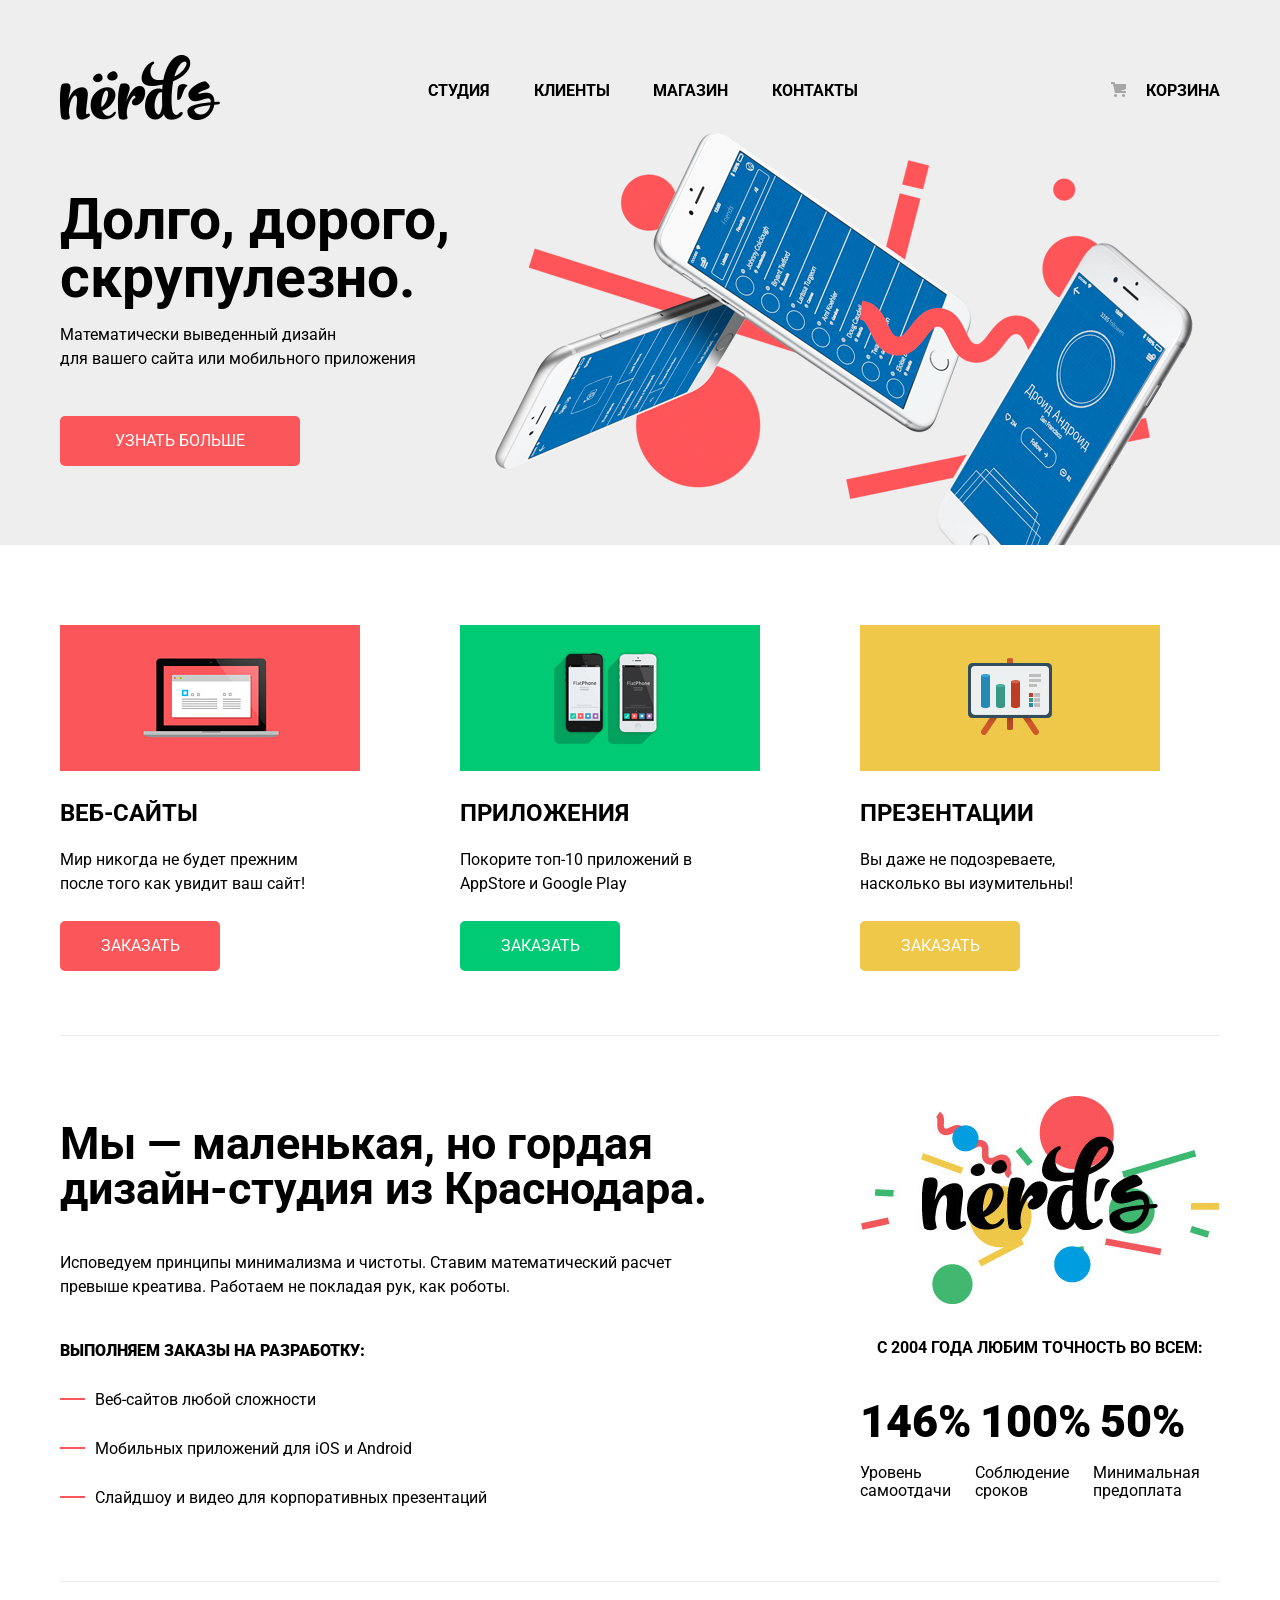
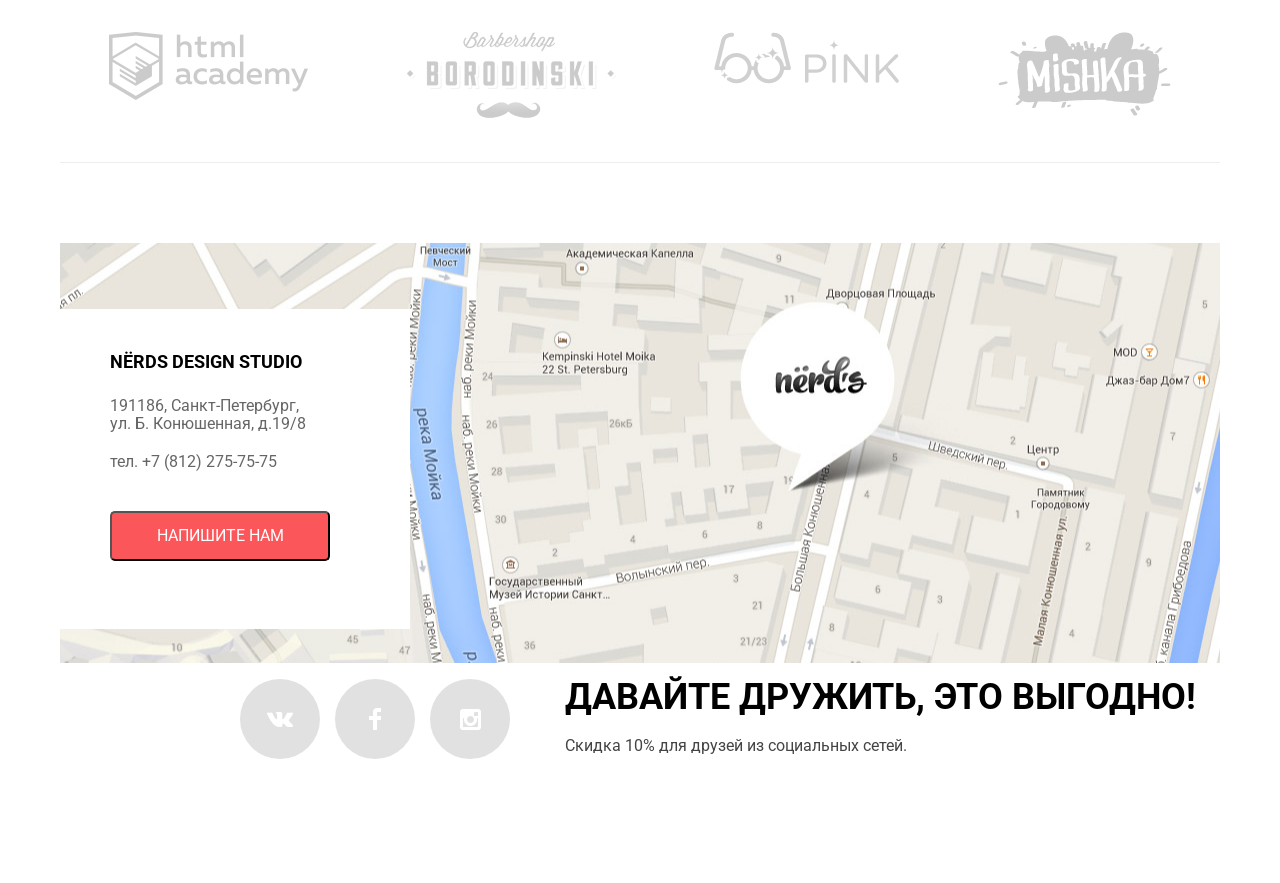
==== commit 4f4690e9: "123" ====
--- a/index.html
+++ b/index.html
@@ -8,7 +8,9 @@
 	<link href="https://fonts.googleapis.com/css?family=Roboto:400,500,700&display=swap" rel="stylesheet">
 </head>
 <body>
+	
 	<heaer class="main-header">
+		<div class="background-contanier1">
 		<nav class="main-navigation">
 			 <div class="main-navigation-wrapper">
 			<a href="#" class="main-header-logo">
@@ -61,10 +63,10 @@
 					<li><a href="#">Узнать больше</a></li>
 			</ul>
 			<img src="img/slide3.png" alt="Красивый планшет и телефон с приложеним" width="729" height="411">  !-->
-		</div>
+		</div></div>
 		</section>
 	
-<div class="background-contanier">
+<div class="background-contanier2">
 		<section class="price-list">
 			
 			<h2 class="visually-hidden">Список наших услуг</h2>
@@ -98,38 +100,42 @@
 					<li><img src="img/line.png" alt="Линия"><span>Веб-сайтов любой сложности</span></li>
 					<li><img src="img/line.png" alt="Линия"><span></span>Мобильных приложений для iOS и Android</li>
 					<li><img src="img/line.png" alt="Линия"><span>Слайдшоу и видео для корпоративных презентаций</span></li>
-				</ul>
+				</ul> 
+
+				<div class="feature-flex">
 				<ul class="feature-item">
 					<li><img src="img/nerds-logo-2.jpg" alt="Логотип комании Нёрдс"></li>
 					<li>с 2004 года Любим точность во всем:</li>
+					</ul>
+					<ul class="item2">
+					<li><b>146%</b></li>
+					<li><b> 100%</b></li>
+					<li><b> 50%</b></li>
 				</ul>
-				<ul class="feature-item"> <!-- следует добавить стилевое свойство display со значением inline, оно преобразует блочный элемент в строчны -->
-					<li><b>146%</b></li>
-					<li><b>100%</b></li>
-					<li><b>50%</b></li>
+					<ul class="item3">		
+					<li>Уровень<br> самоотдачи</li>
+					<li>Соблюдение<br> сроков</li>
+					<li>Минимальная<br> предоплата</li>
 				</ul>
-					<ul class="feature-item"> <!-- следует добавить стилевое свойство display со значением inline, оно преобразует блочный элемент в строчны -->
-					<li><span>Уровень<br> самоотдачи</span></li>
-					<li><span>Соблюдение<br> сроков</span></li>
-					<li><span>Минимальная<br> предоплата</span></li>
-				</ul>
+			</div>
 		</section>
-		<sections class="brands"> 
+
+		<section class="brands"> 
 			<h2 class="visually-hidden">Сайты разработанные нашей студией</h2>
-			<!-- следует добавить стилевое свойство display со значением inline, оно преобразует блочный элемент в строчны -->
-			<ul>
+		
+			<ul class="brands-flex">
 				<li><img src="img/logo-1.png.png" alt="Логотип сайта HTML Academy"></li>
 				<li><img src="img/logo-2.png.png" alt="Логотип сайта BarberShop"></li>
 				<li><img src="img/logo-3.png.png" alt="Логотип сайта PINK"></li>
 				<li><img src="img/logo-4.png.png" alt="Логотип сайта MISHKA"></li>
 			</ul>
-		</sections>
+		</section>
 		<section class="contacts">
 			<h2 class="visually-hidden">Наш адресс 191186, г. Санкт-Петербург, ул. Б. Конюшенная, д.19/8, телефон +78122757575</h2>
 			<div class="contact-contanier">
 				<ul class="adress">
-					<li></li>
-					<li>191186, г. Санкт-Петербург,<br> ул. Б. Конюшенная, д.19/8</li>
+					<li>NЁRDS DESIGN STUDIO</li>
+					<li>191186,  Санкт-Петербург,<br> ул. Б. Конюшенная, д.19/8</li>
 					<li>тел. +7 (812) 275-75-75</li>
 					<li><button type="button" class="button">Напишите нам</button></li>
 				</ul>
@@ -141,8 +147,10 @@
 				<li></li>
 				<li></li>
 			</ul>
-			<b>Давайте дружить, это выгодно!</b>
-			<p>Скидка 10% для друзей из социальных сетей.</p>
+			<ul class="be-friend"> 
+			<li>Давайте дружить, это выгодно!</li>
+			<li>Скидка 10% для друзей из социальных сетей.</li>
+			</ul>
 		</footer>
 </div>
 </body>
--- a/css/style.css
+++ b/css/style.css
@@ -11,7 +11,7 @@
 	color: #000000;
 	background-color: #ffffff;
 	text-transform: uppercase;
-	background-color: #eeeeee;
+	
 }
 a {
 	text-decoration: none;
@@ -20,11 +20,14 @@
 
  /*Стилизация шапки сайта */
 
-
+.background-contanier1 {
+background-color:  #eeeeee;
+}
 .main-navigation {
 	width: 1160px;
 	margin: 0 auto;
-	margin-top: 55px;
+	padding-top: 55px;
+	
 }
 
 .main-navigation-wrapper {
@@ -198,12 +201,14 @@
 
 
 /*Стилизация блока перечня услуг предоставляемых компанией */
-.background-contanier{
-	min-width: 1200px;
-background-color: #ffffff
+.background-contanier2{
+		width: 1160px;
+		margin: 0 auto;
+		background-color: #ffffff
 }
 .price-list{
-	min-height: 510px;
+
+height: 410px;
 	border-bottom: 1px solid #eeeeee;
 	padding-top: 80px;
 	display: flex;
@@ -217,7 +222,7 @@
 	
 }
 .item li{
-	margin-right: 60px;
+	margin-right: 100px;
 	margin-bottom: 20px;
 	list-style: none;
 }
@@ -299,3 +304,261 @@
 }
 /*Конец стилизации блока перечня услуг предоставляемых компанией */
 /*Стилизация блока О нашей дизайн-студии */
+.feature-list li,
+ .feature-item li,
+ .item3 li{ 
+	list-style: none;
+ }
+ .features{
+ 	min-height: 485px;
+	border-bottom: 1px solid #eeeeee;
+ 	margin-top: 60px;
+ 		display: flex;
+ 		justify-content: space-between;
+ 
+ }
+ .features ul {
+ 	margin:  0 0 0 0;
+ 	padding: 0;
+ }
+ .feature-list li:first-child{ 
+		font-family: "Roboto", Arial, sans-serif;
+	font-size: 45px;
+	line-height: 45px;
+	font-weight: 700;
+	text-transform: none;
+	margin-top: 25px;
+ }
+  .feature-list li:nth-child(2){ 
+		font-family: "Roboto", Arial, sans-serif;
+	font-size: 16px;
+	line-height: 24px;
+	font-weight: 400;
+	text-transform: none;
+	margin-top: 40px;
+ }
+   .feature-list li:nth-child(3){ 
+		font-family: "Roboto", Arial, sans-serif;
+	font-size: 16px;
+	line-height: 24px;
+	font-weight: 700;
+	text-transform: none;
+	margin-top: 40px;
+	text-transform: uppercase;
+ }
+ .feature-list li:nth-child(4),
+ .feature-list li:nth-child(5),
+ .feature-list li:nth-child(6) {
+ 	text-transform: none;
+ 	font-weight: 400;
+ 	margin-top: 25px;
+ }
+  .feature-list img{
+  	margin:  0 10px 5px 0;
+  }
+  .feature-flex{
+  	display: flex;
+  	flex-direction: column;
+  }
+  .feature-item li:nth-child(2){
+	margin-top: 25px;
+	margin-bottom: 50px;
+	text-align: center;
+	font-family: "Roboto", Arial, sans-serif;
+	font-size: 16px;
+	line-height: 24px;
+	font-weight: 700;
+
+  }
+.item2 li{
+	display: inline;
+	font-family: "Roboto", Arial, sans-serif;
+	font-size: 45px;
+	line-height: 24px;
+	font-weight: 700;
+	margin-right: 5px;
+}
+.item3 li{
+	display: inline-block;
+	font-family: "Roboto", Arial, sans-serif;
+	font-size: 16px;
+	line-height: 18px;
+	font-weight: 400;
+	text-transform: none;
+	margin-right: 20px;
+	margin-top: 20px;
+}
+/*конец cтилизации блока О нашей дизайн-студии */
+/*Стилизация блока Сайты разработанные нашей студией */
+.brands {
+	min-height: 180px;
+	border-bottom: 1px solid #eeeeee;
+}
+.brands ul {
+	margin: 0;
+	padding: 0;
+}
+.brands-flex li{
+
+	margin-top: 50px;
+	opacity: 0.2;
+list-style: none;
+}
+.brands-flex li:hover{
+	opacity: 1;
+}
+.brands-flex li:active{
+	opacity: 0.1;
+}
+.brands-flex {
+	display: flex;
+	justify-content: space-around;
+}
+/*конец cтилизации Сайты разработанные нашей студией */
+/*Стилизация блока Контакты */
+.contact-contanier {
+	margin-top: 80px;
+	position: relative;
+	min-height: 420px;
+	background-image: url(../img/map-marker.png.jpg);
+	background-repeat: no-repeat;
+	background-position: 50% 50%;
+}
+.adress li {
+	list-style: none;
+}
+.adress {
+	top: 50px;
+	left: 0px;
+	position: absolute;
+	height: 320px;
+	width: 310px;
+	background-color: #ffffff;
+	color: #000000;
+
+}
+.adress li:first-child {
+	margin-top: 38px;
+	margin-left: 10px;
+	font-family: "Roboto", Arial, sans-serif;
+	font-size: 18px;
+	line-height: 30px;
+	font-weight: 700;
+}
+.adress li:nth-child(2) {
+	color: #666666;
+	margin-top: 20px;
+	margin-left: 10px;
+	font-family: "Roboto", Arial, sans-serif;
+	font-size: 16px;
+	line-height: 18px;
+	font-weight: 400;
+	text-transform: none;
+}
+.adress li:nth-child(3) {
+	color: #666666;
+	margin-top: 20px;
+	margin-left: 10px;
+	font-family: "Roboto", Arial, sans-serif;
+	font-size: 16px;
+	line-height: 18px;
+	font-weight: 400;
+	text-transform: none;
+}
+.button {
+	display: flex;
+	justify-content: center;
+	align-items: center;
+	font-family: "Roboto", Arial, sans-serif;
+	font-size: 16px;
+	line-height: 24px;
+	font-weight: 400;
+	border-radius: 5px;
+	background-color: #fb565a;
+	color: #ffffff;
+	width: 220px;
+	height: 50px;
+	margin-top: 40px;
+	margin-left: 10px;
+	text-transform: uppercase;
+}
+.button:hover{
+	background-color: #e74246;
+	color: #fdf2f3;
+}
+.button:active{
+	background-color: #d7373b;
+	color: #e26f72;
+}
+/*конец cтилизации блока Контакты */
+/*Стилизация блока footer */
+.main-footer {
+	display: flex;
+	min-height: 220px;
+}
+.main-footer ul{
+	list-style: none;
+}
+.social {
+	display: flex;
+	background-image: url(../img/fb-icon.png);
+	background-position: 50% 50%;
+}
+.social li{
+	margin-right: 15px;
+		height: 80px;
+	width: 80px;
+	border-radius: 50%;
+	background-color: #e1e1e1;
+		
+}
+.social li:hover{
+	background-color: #e74246;
+}
+.social li:first-child {
+	margin-left: 140px;
+	background-image: url(../img/vk-icon.png);
+	background-position: 50% 50%;
+	background-repeat: no-repeat;
+
+}
+.social li:first-child:active {
+	background-image: url(../img/vk-icon2.png);
+}
+.social li:nth-child(2):active  {
+	
+	background-image: url(../img/fb-icon2.png);
+	
+}
+.social li:last-child:active  {
+	
+	background-image: url(../img/insta-icon2.png);
+
+}
+.social li:nth-child(2) {
+	
+	background-image: url(../img/fb-icon.png);
+	background-position: 50% 50%;
+	background-repeat: no-repeat;
+}
+.social li:last-child {
+	
+	background-image: url(../img/insta-icon.png);
+	background-position: 50% 50%;
+	background-repeat: no-repeat;
+}
+.be-friend li:first-child{
+	font-family: "Roboto", Arial, sans-serif;
+	font-size: 36px;
+	line-height: 36px;
+	font-weight: 700;
+}
+.be-friend li:last-child{
+	font-family: "Roboto", Arial, sans-serif;
+	font-size: 16px;
+	line-height: 22px;
+	font-weight: 400;
+	color: #444444;
+	text-transform: none;
+	margin-top: 20px;
+}
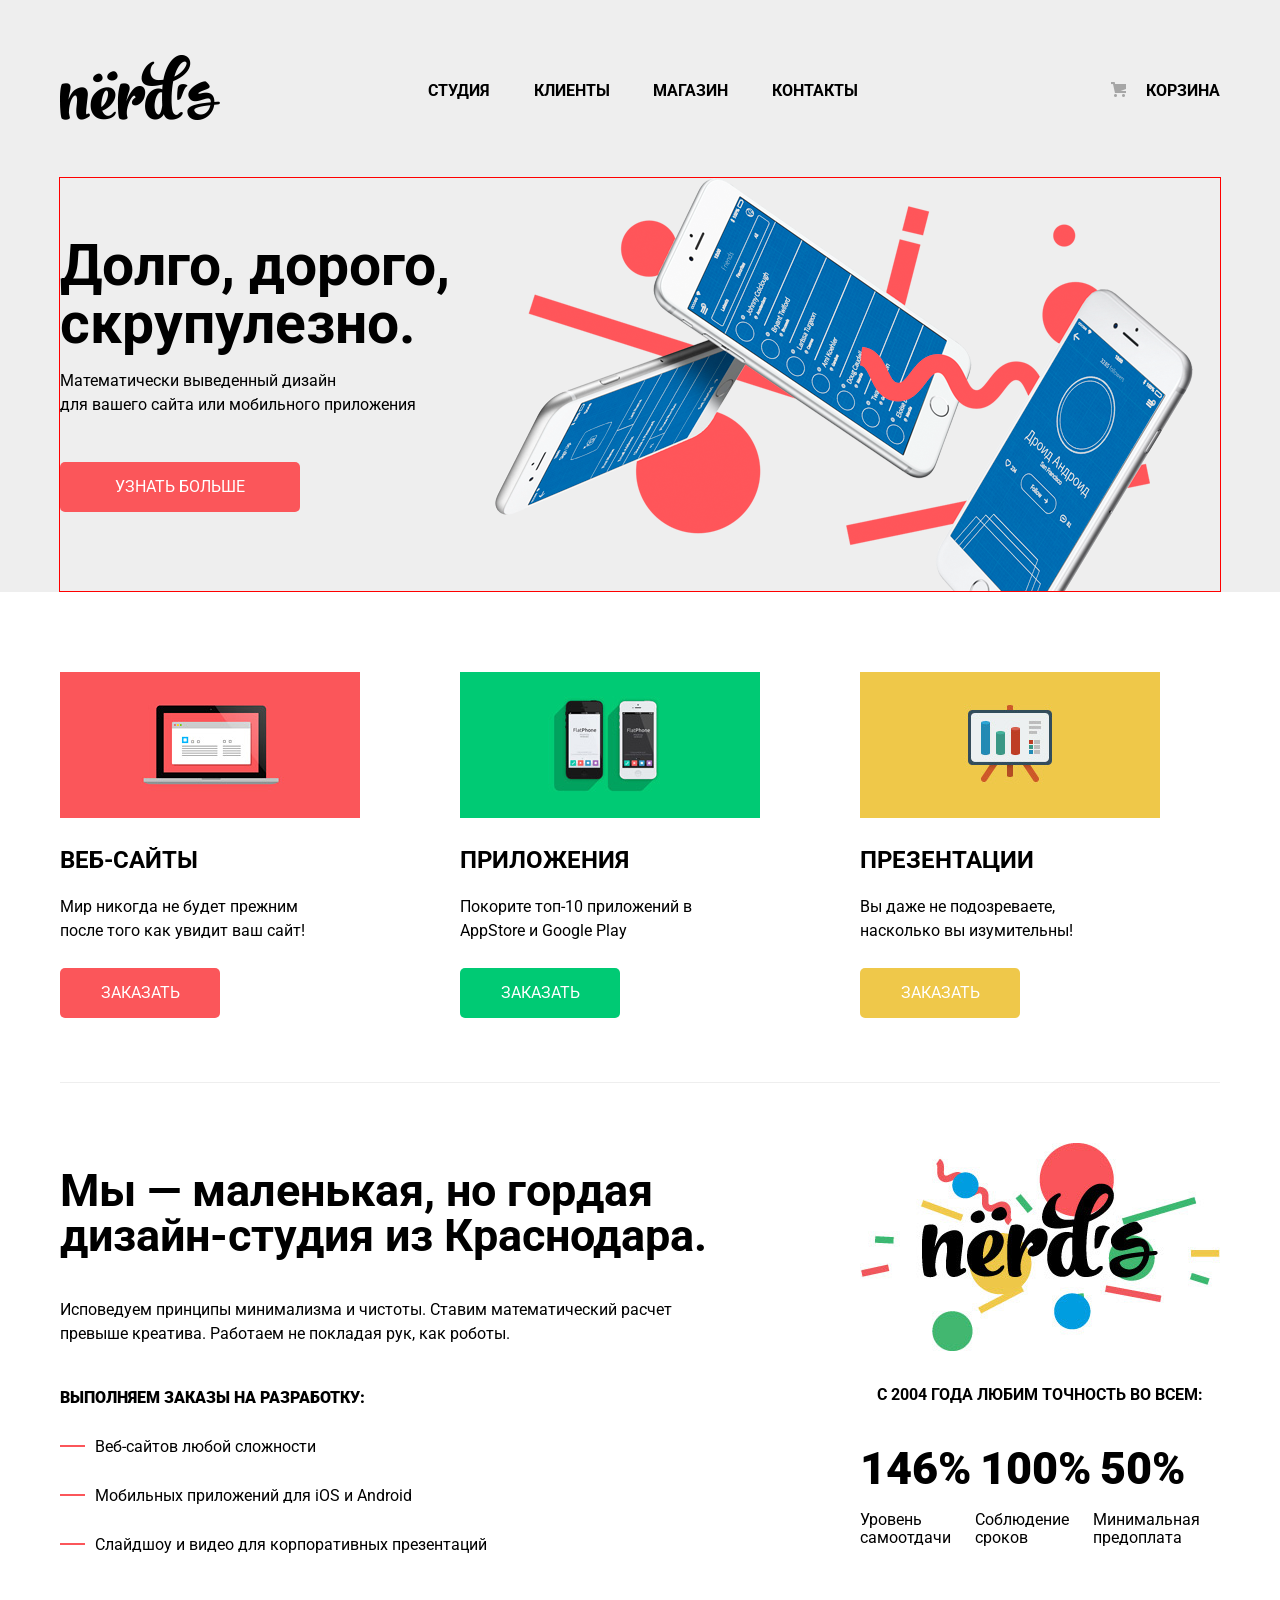
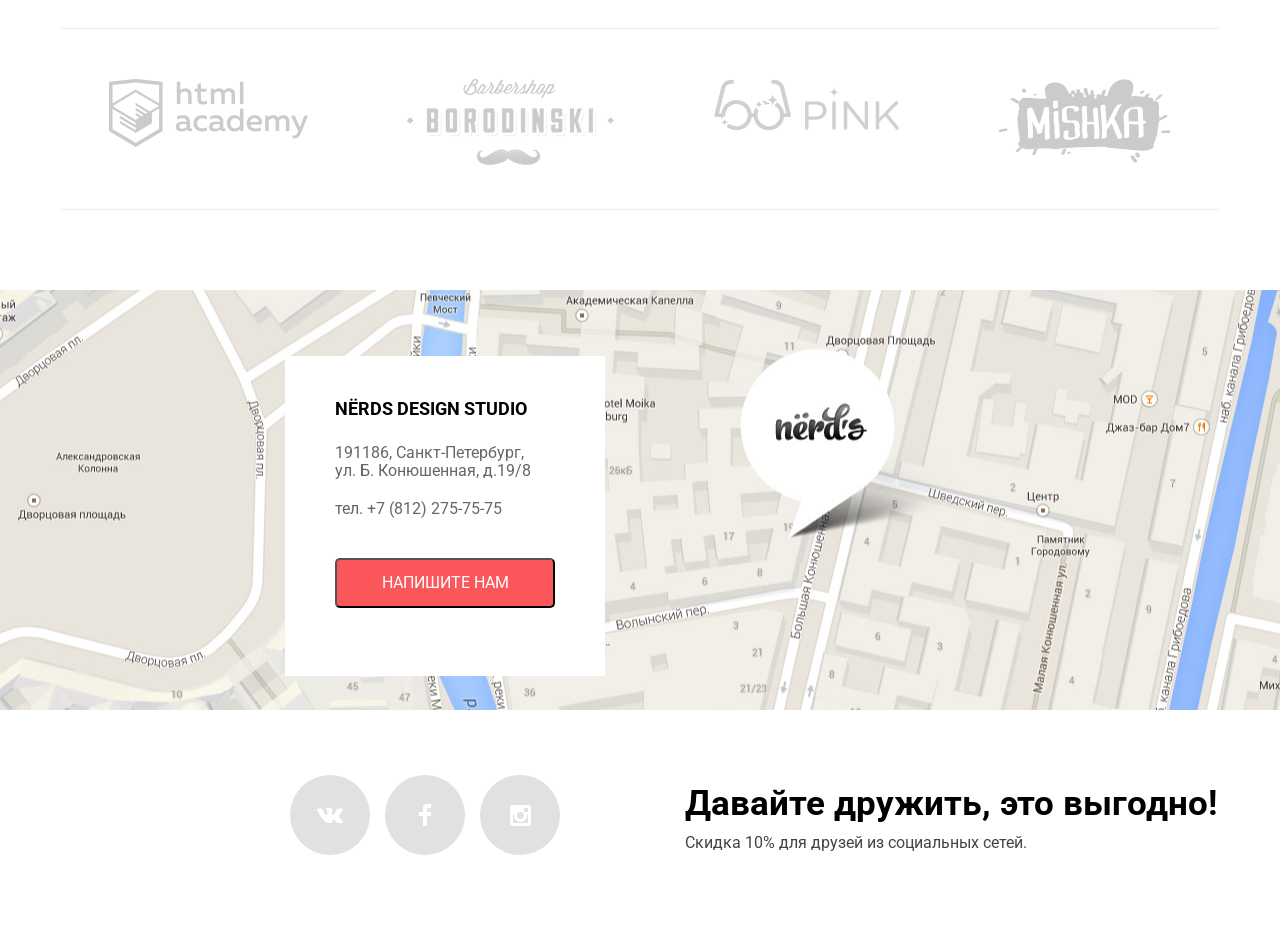
==== commit 1e77b771: "123" ====
--- a/index.html
+++ b/index.html
@@ -129,7 +129,7 @@
 				<li><img src="img/logo-3.png.png" alt="Логотип сайта PINK"></li>
 				<li><img src="img/logo-4.png.png" alt="Логотип сайта MISHKA"></li>
 			</ul>
-		</section>
+		</section></div>
 		<section class="contacts">
 			<h2 class="visually-hidden">Наш адресс 191186, г. Санкт-Петербург, ул. Б. Конюшенная, д.19/8, телефон +78122757575</h2>
 			<div class="contact-contanier">
@@ -152,6 +152,26 @@
 			<li>Скидка 10% для друзей из социальных сетей.</li>
 			</ul>
 		</footer>
-</div>
+
+<section class="modal">
+	<h2>Hапишите нам</h2>
+<form action="#" method="post" class="feedback">
+	<p>
+	<label for="name">Ваше имя:</label> <br>
+	<input type="text" name="name" placeholder="Имя Фамилия">
+	</p>
+	<p>
+	<label for="email">Ваш e-mail:</label><br>
+	<input type="text" name="email" placeholder="example@example.com">
+	</p>
+	<p>
+		<label for="text"> Текст  письма:</label><br>
+		<textarea name="text" id="mail-text" cols="90" rows="5" placeholder="В свободной форме"></textarea>
+	</p>
+	<button class="button modal-send" type="submit">Отправить</button>
+</form>
+	<button class="modal-close" type="button"></button>
+
+</section>
 </body>
 </html>
--- a/css/style.css
+++ b/css/style.css
@@ -121,6 +121,7 @@
 .slide {
 	display: flex;
 	justify-content: space-between;
+	background-color:  #eeeeee;
 
 }
 .slider-presentation img{
@@ -429,10 +430,10 @@
 }
 .adress {
 	top: 50px;
-	left: 0px;
+	left: 285px;
 	position: absolute;
 	height: 320px;
-	width: 310px;
+	width: 280px;
 	background-color: #ffffff;
 	color: #000000;
 
@@ -501,10 +502,12 @@
 }
 .social {
 	display: flex;
-	background-image: url(../img/fb-icon.png);
-	background-position: 50% 50%;
+	margin-left: 110px;
+	margin-top: 65px
+
 }
 .social li{
+
 	margin-right: 15px;
 		height: 80px;
 	width: 80px;
@@ -549,9 +552,12 @@
 }
 .be-friend li:first-child{
 	font-family: "Roboto", Arial, sans-serif;
-	font-size: 36px;
+	font-size: 35px;
 	line-height: 36px;
 	font-weight: 700;
+	margin-top: 60px;
+	margin-left: 70px;
+	text-transform: none;
 }
 .be-friend li:last-child{
 	font-family: "Roboto", Arial, sans-serif;
@@ -560,5 +566,281 @@
 	font-weight: 400;
 	color: #444444;
 	text-transform: none;
-	margin-top: 20px;
-}+	margin-top: 10px;
+	margin-left: 70px;
+}
+/*конец cтилизации блока footer */
+/*Стилизация иодального окна / попапа */
+
+.modal {
+	position: fixed;
+	top: 150px;
+	left: 50%;
+	min-height: 600px;
+	width: 960px;
+	margin-left: -480px;
+	border: 1px solid black;
+	background-color: #ffffff;
+	color: #000000;
+	text-transform: none;
+	font-weight: 700;
+	display: none;
+
+
+}
+.modal h2,
+.modal form {
+margin: 65px 100px;
+}
+.modal h2 {
+	font-size: 45px;
+}
+.feedback {
+	display: flex;
+	flex-wrap: wrap;
+	justify-content: space-between;
+}
+.modal p {
+	margin: 0 0 40px 0;
+	padding: 0;
+}
+.modal input {
+	width: 360px;
+	height: 48px;
+	padding-left: 10px;
+	}
+.modal textarea {
+	padding-left: 10px;
+	resize: vertical;
+	 box-sizing: border-box;
+	 max-height: 200px;
+	}
+
+.modal .button {
+	margin:0;
+}
+.modal-close {
+	position: absolute;
+	top: 90px;
+	right: 100px;
+
+	font-size: 0;
+	width: 22px;
+	border: none;
+	height: 22px;
+	cursor: pointer;
+	background-color: #ffffff;
+}
+.modal-close::before, .modal-close::after{
+	position: absolute;
+	top: 10px;
+	left: 0px;
+content: "";
+width: 22px;
+height: 4px;
+background-color: #fecccd;
+}
+
+.modal-close::before {
+	transform: rotate(45deg);
+}
+.modal-close::after {
+	transform: rotate(-45deg);
+}
+/*конец cтилизации mодального окна / попапа  */
+.contanier {
+	display: flex;
+	justify-content: space-between;
+	background-color: #ffffff;
+	color: #000000;
+	margin-top: 50px;
+	border: 1px solid red;
+}
+.contanier fieldset{
+	padding: 0;
+}
+.contanier fieldset:nth-child{
+
+}
+.main-contanier{
+	background-color: #ffffff;
+	color: #000000;
+}
+.filters [type="range"]{
+	margin-top: 60px;
+	border: 1px solid red;
+	width: 180px;
+	height: 40px;
+}
+.min-max {
+	display: flex;
+	margin-top: 35px;
+}
+.min-max label{
+	margin-top: 5px;
+}
+.min-max input{
+
+	text-align: center;
+	width: 90px;
+	height: 30px;
+	margin-right: 30px;
+}
+.filter-grid {
+	margin-top: 55px;
+}
+.filter-feature {
+	margin-top: 25px;
+}
+.filter-button {
+	margin-top: 35px;
+	margin-left: 85px;
+}
+/*Стилизация каталога */
+.slogan {
+	padding: 55px 0 110px 0;
+	text-align: center;
+	text-transform: none;
+background-color:  #eeeeee;
+	font-family: "Roboto", Arial, sans-serif;
+	font-size: 55px;
+	line-height: 65px;
+	font-weight: 700;
+}
+/*Стилизация Фильтра каталога */
+.filter fieldset{
+	border: none;
+
+}
+.filter legend{
+
+	font-family: "Roboto", Arial, sans-serif;
+	font-size: 18px;
+	line-height: 30px;
+	font-weight: 700;
+}
+/*конец cтилизации Фильтра каталога */
+
+/*Стилизация карточек товара */
+
+.cards {
+	
+	width: 800px;
+	
+}
+/*Стилизация сортировки товара */
+.sorting {
+	display: flex;
+	
+	justify-content: space-between;
+
+	
+}
+.sorting p{
+	font-weight: 700;
+	margin: 5px 0 0 40px;
+	
+	font-size: 18px;
+	line-height: 18px;
+}
+.sorting ul{
+	margin: 5px 0 0 0;
+}
+.sort-items {
+	display: flex;
+}
+.sort-items li{
+	position: relative;
+	list-style: none;
+	margin-left: 20px;
+	font-size: 14px;
+	line-height: 18px;
+	margin-right: 20px;
+
+}
+.sort-button::before{
+	position: absolute;
+	top: 5px;
+	left:-20px;
+content: "";
+width: 15px;
+height: 10px;
+background-image: url(../img/icon-down-dir.png);
+background-repeat: no-repeat;
+}
+.sort-button::after{
+		position: absolute;
+	top: 5px;
+	left:10px;
+content: "";
+width: 15px;
+height: 10px;
+background-image: url(../img/icon-up-dir.png);
+background-repeat: no-repeat;
+}
+
+
+
+/*конец стилизация сортировки товара */
+
+
+
+.catalog ul {
+	display: flex;
+	flex-wrap: wrap;
+	justify-content: space-between;
+}
+.cards-item{
+	margin-top: 55px;
+}
+
+.cards-item ul{
+	min-height: 615px;
+	width: 360px;
+
+}
+
+.cards-item li{
+	position: relative;
+	border-radius: 5px;
+	width: 360px;
+	margin-bottom: 35px;
+	list-style: none;
+	border: 1px solid yellow;
+	background-image: url(../img/browser.jpg);
+	background-repeat: no-repeat;
+	
+}
+	.card-head img{
+		position: relative;
+		padding-top: 40px;
+		
+	}
+
+.cards-item li:hover {
+	background-image: url(../img/browser1.jpg);
+}
+.card-advertising {
+	position: absolute;
+	top: 385px;
+	left: 0;
+	width: 360px;
+	height: 235px;
+	background-color: #eeeeee;
+
+}
+
+.page-numbers {
+	
+	width: 1440px;
+	margin: 0 auto;
+}
+.page-numbers ul {
+	list-style: none;
+	display: flex;
+	justify-content: flex-start;
+
+	margin-left: 440px;
+
+}
+
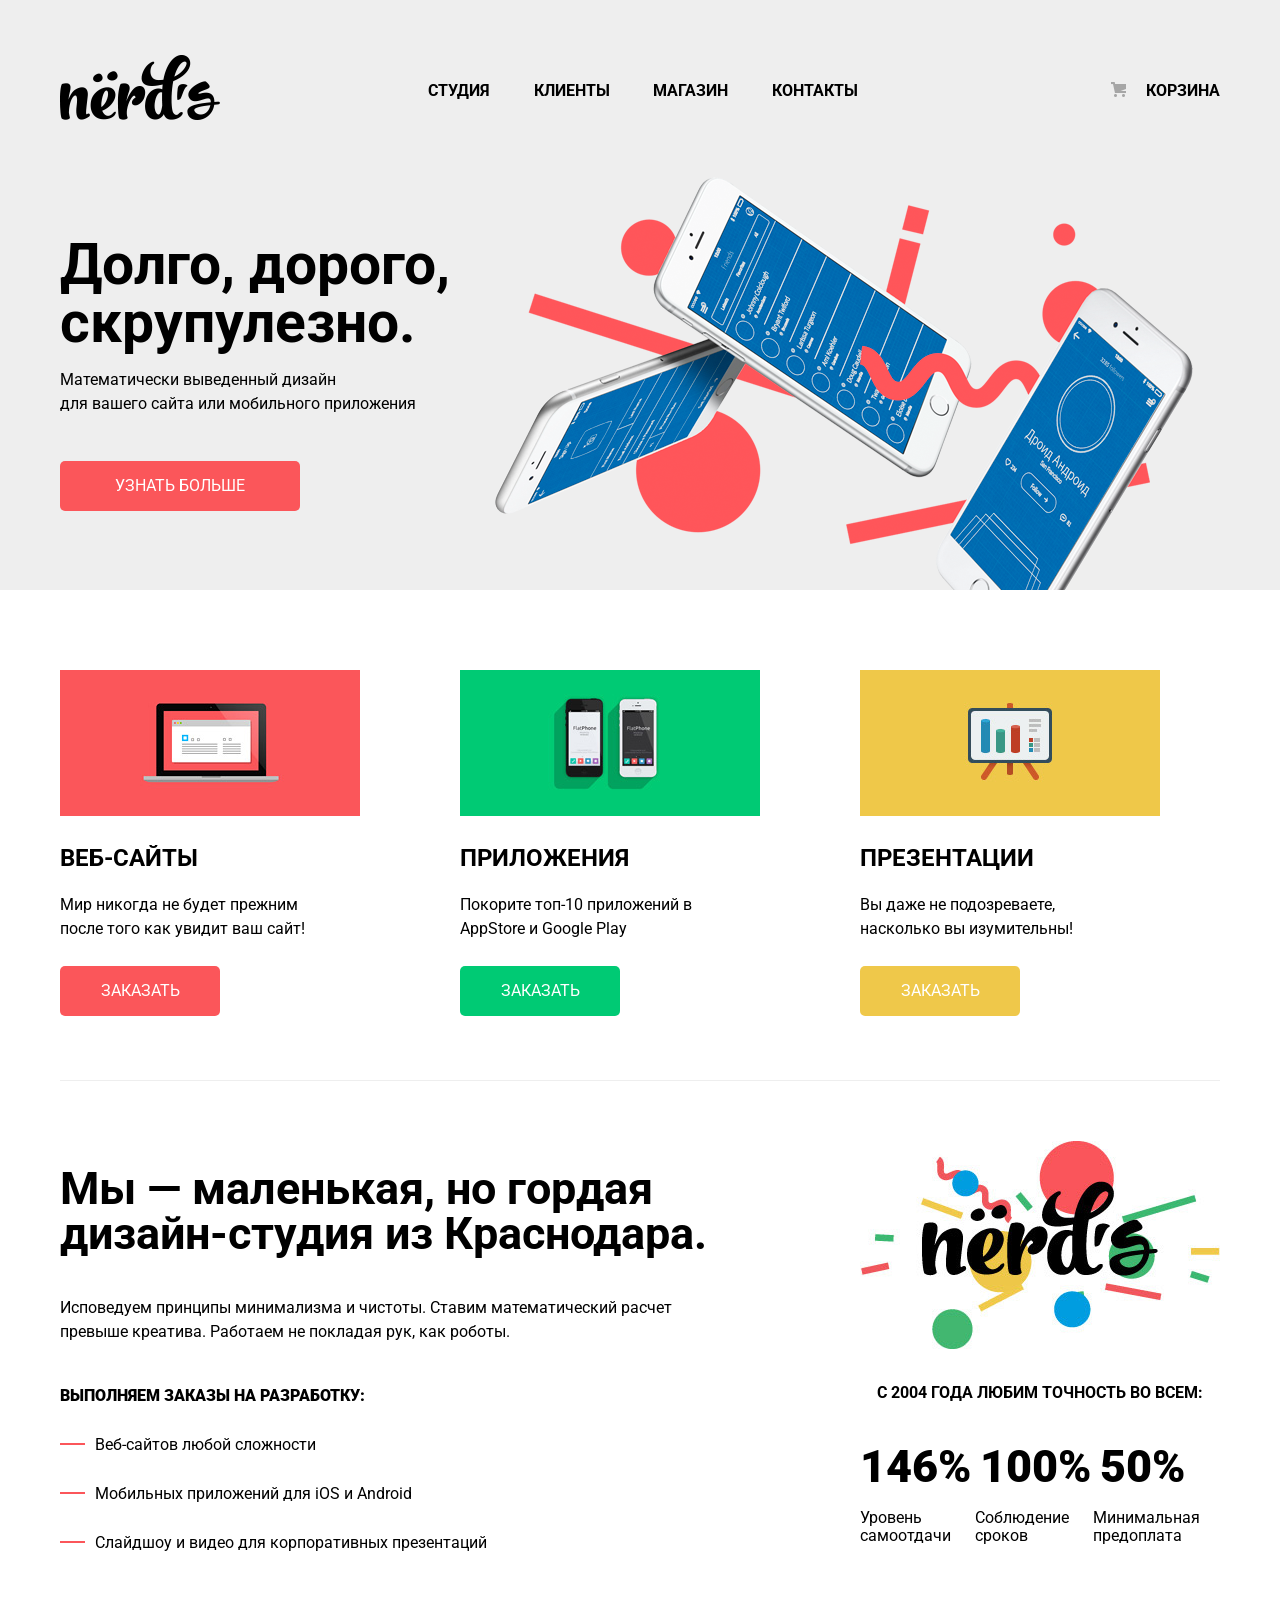
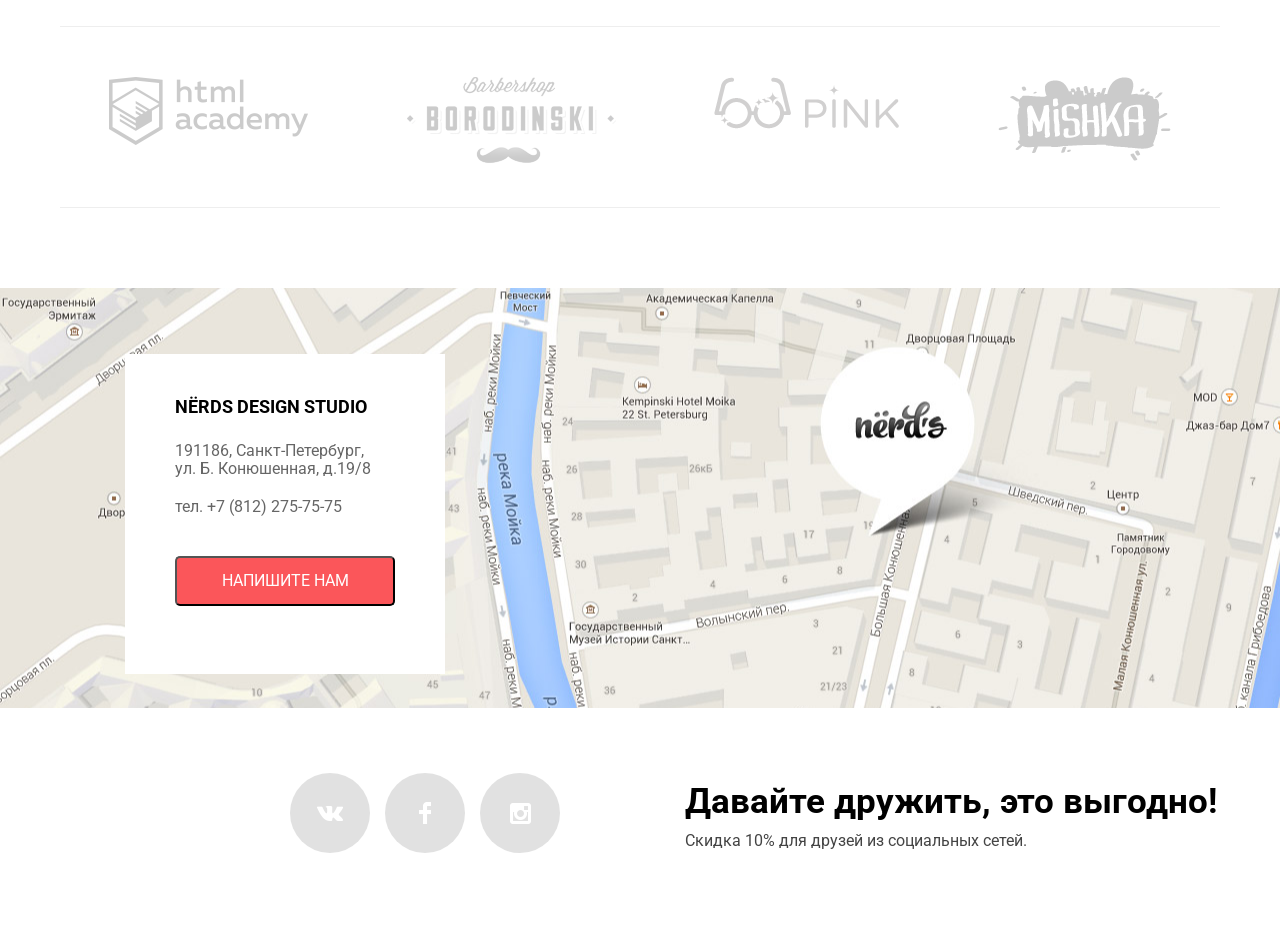
==== commit 45be5f60: "finish" ====
--- a/index.html
+++ b/index.html
@@ -13,15 +13,15 @@
 		<div class="background-contanier1">
 		<nav class="main-navigation">
 			 <div class="main-navigation-wrapper">
-			<a href="#" class="main-header-logo">
+			<a href="index.html" class="main-header-logo">
 				<img src="img/nerds-logo.png" height="65" width="160" alt="Логотип сайта Нёрдс">
 			</a>
 			
 		
 			<ul class="site-navigation">
-				<li><a href="#">Студия</a></li>
+				<li><a href="index.html">Студия</a></li>
 				<li><a href="#">Клиенты</a></li>
-				<li><a href="#">Магазин</a></li>
+				<li><a href="catalog.html">Магазин</a></li>
 				<li><a href="#">Контакты</a></li>
 			</ul>
 
--- a/css/style.css
+++ b/css/style.css
@@ -417,6 +417,10 @@
 }
 /*конец cтилизации Сайты разработанные нашей студией */
 /*Стилизация блока Контакты */
+.contacts, .main-footer{
+	width: 1440px;
+	margin: 0 auto;
+}
 .contact-contanier {
 	margin-top: 80px;
 	position: relative;
@@ -425,18 +429,21 @@
 	background-repeat: no-repeat;
 	background-position: 50% 50%;
 }
-.adress li {
-	list-style: none;
-}
+
 .adress {
+	position: absolute;
+	display: block;
 	top: 50px;
-	left: 285px;
-	position: absolute;
+	left: 125px;
+	
 	height: 320px;
 	width: 280px;
 	background-color: #ffffff;
 	color: #000000;
 
+}
+.adress li {
+	list-style: none;
 }
 .adress li:first-child {
 	margin-top: 38px;
@@ -654,37 +661,184 @@
 	background-color: #ffffff;
 	color: #000000;
 	margin-top: 50px;
-	border: 1px solid red;
+	
+}
+.filters{
+	font-size: 16px;
+	line-height: 20px;
+	font-weight: 400;
+	color: #283136;
+	text-transform: none;
 }
 .contanier fieldset{
 	padding: 0;
 }
-.contanier fieldset:nth-child{
-
-}
+
 .main-contanier{
 	background-color: #ffffff;
 	color: #000000;
+
 }
 .filters [type="range"]{
 	margin-top: 60px;
-	border: 1px solid red;
+
+	
 	width: 180px;
 	height: 40px;
 }
+
+
+
+
+.range-slider {
+	-webkit-appearance: none;
+    width: 255px;
+    height: 80px;
+   	
+    background: #eeeeee;
+    
+    opacity: 0.7;
+   
+}
+
+.range-slider::-webkit-slider-thumb {
+    -webkit-appearance: none;
+
+    width: 20px;
+    height: 20px;
+    border-radius: 50%; 
+    background: #ffffff;
+    cursor: pointer;
+    box-shadow: 0 0 10px rgba(0,0,0,0.5);
+}
+.filters legend{
+	text-transform: uppercase;
+}
+input[type="checkbox"]:checked, 
+input[type="checkbox"]:not(:checked), 
+input[type="radio"]:checked, 
+input[type="radio"]:not(:checked) 
+{
+    position: absolute;
+    left: -9999px;
+}
+
+input[type="checkbox"]:checked + label, 
+input[type="checkbox"]:not(:checked) + label, 
+input[type="radio"]:checked + label, 
+input[type="radio"]:not(:checked) + label {
+    display: inline-block;
+    position: relative;
+    padding-left: 35px;
+    line-height: 20px;
+    cursor: pointer;
+}
+
+input[type="radio"]:checked + label:before, 
+input[type="radio"]:not(:checked) + label:before
+{
+    content: "";
+    position: absolute;
+    left: 0px;
+    top: -5px;
+    width: 18px;
+    height: 18px;
+    border: 4px solid #a6a6a6;
+    background-color: #ffffff;
+}
+input[type="checkbox"]:checked + label:before, 
+input[type="checkbox"]:not(:checked) + label:before{
+    content: "";
+    position: absolute;
+    left: 0px;
+    top: -5px;
+    width: 18px;
+    height: 18px;
+    border: 2px solid #a6a6a6;
+    background-color: #ffffff;
+}
+input[type="checkbox"]:checked + label:before, 
+input[type="checkbox"]:not(:checked) + label:before {
+    border-radius: 2px;
+}
+
+input[type="radio"]:checked + label:before, 
+input[type="radio"]:not(:checked) + label:before {
+    border-radius: 100%;
+}
+
+
+
+input[type="checkbox"]:checked + label:after, 
+input[type="checkbox"]:not(:checked) + label:after, 
+input[type="radio"]:checked + label:after, 
+input[type="radio"]:not(:checked) + label:after {
+    content: "";
+    position: absolute;
+    -webkit-transition: all 0.2s ease;
+    -moz-transition: all 0.2s ease;
+    -o-transition: all 0.2s ease;
+    transition: all 0.2s ease;
+}
+
+input[type="checkbox"]:checked + label:after, 
+input[type="checkbox"]:not(:checked) + label:after {
+    left: 5px;
+    top: -3px;
+    width: 16px;
+    height: 5px;
+    border-radius: 1px;
+    border-left: 5px solid #a6a6a6;
+    border-bottom: 5px solid #a6a6a6;
+    -webkit-transform: rotate(-45deg);
+    -moz-transform: rotate(-45deg);
+    -o-transform: rotate(-45deg);
+    -ms-transform: rotate(-45deg);
+    transform: rotate(-45deg);
+}
+
+input[type="radio"]:checked + label:after, 
+input[type="radio"]:not(:checked) + label:after {
+    left: 8px;
+    top: 3px;
+    width: 10px;
+    height: 10px;
+    border-radius: 100%;
+    background-color: #a6a6a6;
+}
+input[type="checkbox"]:not(:checked) + label:after, 
+input[type="radio"]:not(:checked) + label:after {
+    opacity: 0;
+}
+
+input[type="checkbox"]:checked + label:after, 
+input[type="radio"]:checked + label:after {
+    opacity: 1;
+}
+
+
+
+
+
+
+
+
 .min-max {
 	display: flex;
 	margin-top: 35px;
 }
 .min-max label{
 	margin-top: 5px;
+	margin-right: 10px;
+
 }
 .min-max input{
-
+	border: none;
 	text-align: center;
 	width: 90px;
 	height: 30px;
 	margin-right: 30px;
+	background-color: #eeeeee;
 }
 .filter-grid {
 	margin-top: 55px;
@@ -692,10 +846,23 @@
 .filter-feature {
 	margin-top: 25px;
 }
+
+
 .filter-button {
 	margin-top: 35px;
-	margin-left: 85px;
-}
+	background-color: #eeeeee;
+	border: none;
+	width: 260px;
+	height: 65px;
+	text-transform: uppercase;
+	font-weight: 700;
+	border-radius: 5px;
+
+}
+
+
+
+
 /*Стилизация каталога */
 .slogan {
 	padding: 55px 0 110px 0;
@@ -721,13 +888,7 @@
 }
 /*конец cтилизации Фильтра каталога */
 
-/*Стилизация карточек товара */
-
-.cards {
-	
-	width: 800px;
-	
-}
+
 /*Стилизация сортировки товара */
 .sorting {
 	display: flex;
@@ -781,34 +942,52 @@
 
 
 
+
 /*конец стилизация сортировки товара */
 
-
+/*Стилизация карточек товара */
+
+.cards {
+	
+	width: 800px;
+	
+}
 
 .catalog ul {
 	display: flex;
 	flex-wrap: wrap;
 	justify-content: space-between;
+	cursor: pointer;
+
 }
 .cards-item{
+	
 	margin-top: 55px;
-}
-
-.cards-item ul{
+	
+}
+.card-contanier{
+	cursor: pointer;
+	position: relative;
+}
+
+.cards-item li{
 	min-height: 615px;
 	width: 360px;
-
-}
-
-.cards-item li{
+	list-style: none;
+
+
+}
+
+.card-head {
 	position: relative;
 	border-radius: 5px;
 	width: 360px;
-	margin-bottom: 35px;
+	margin-bottom: 25px;
 	list-style: none;
-	border: 1px solid yellow;
+	
 	background-image: url(../img/browser.jpg);
 	background-repeat: no-repeat;
+	z-index: 2;
 	
 }
 	.card-head img{
@@ -817,18 +996,54 @@
 		
 	}
 
-.cards-item li:hover {
+.card-head:hover {
 	background-image: url(../img/browser1.jpg);
-}
-.card-advertising {
+	z-index: 0;
+
+}
+.card-advertising:hover{
+	z-index: 3;
+}
+.card-advertising{
 	position: absolute;
-	top: 385px;
-	left: 0;
+
+	content: "";
+	top: 380px;
+	left: 0px;
 	width: 360px;
 	height: 235px;
 	background-color: #eeeeee;
-
-}
+	z-index: 1;
+	text-align: center;
+
+}
+.card-advertising b{
+	display: block;
+	padding: 30px 0 0 0;
+	color: #000000;
+}
+.card-advertising p{
+	
+text-transform: none;
+color: #cacaca;
+}
+.button-card{
+	display: block;
+	border-radius: 5px;
+	background-color: #fb565a;
+	color: #ffffff;
+	width: 200px;
+	height: 50px;
+	
+	margin-left: 75px;
+
+
+}
+.button-card:hover{
+	background-color: #e74246;
+	color: #fdf2f3;
+}
+
 
 .page-numbers {
 	
@@ -839,8 +1054,30 @@
 	list-style: none;
 	display: flex;
 	justify-content: flex-start;
-
 	margin-left: 440px;
-
-}
-
+	
+}
+.page-numbers li {
+	margin-left: 10px;
+}
+.page-numbers li{
+	display: block;
+	width: 48px;
+	height: 35px;
+	border-radius: 5px;
+	text-align: center;
+	padding-top: 15px;
+	background-color: #eeeeee;
+}
+.page-number li:first-child{
+	background-color: #ffffff;
+	border: 2px solid #dbdbdb;
+	border-radius: 5px;
+}
+.page-number li:last-child{
+	width: 260px;
+}
+.page-number a{
+	text-decoration: none;
+	color: #000000;
+}
